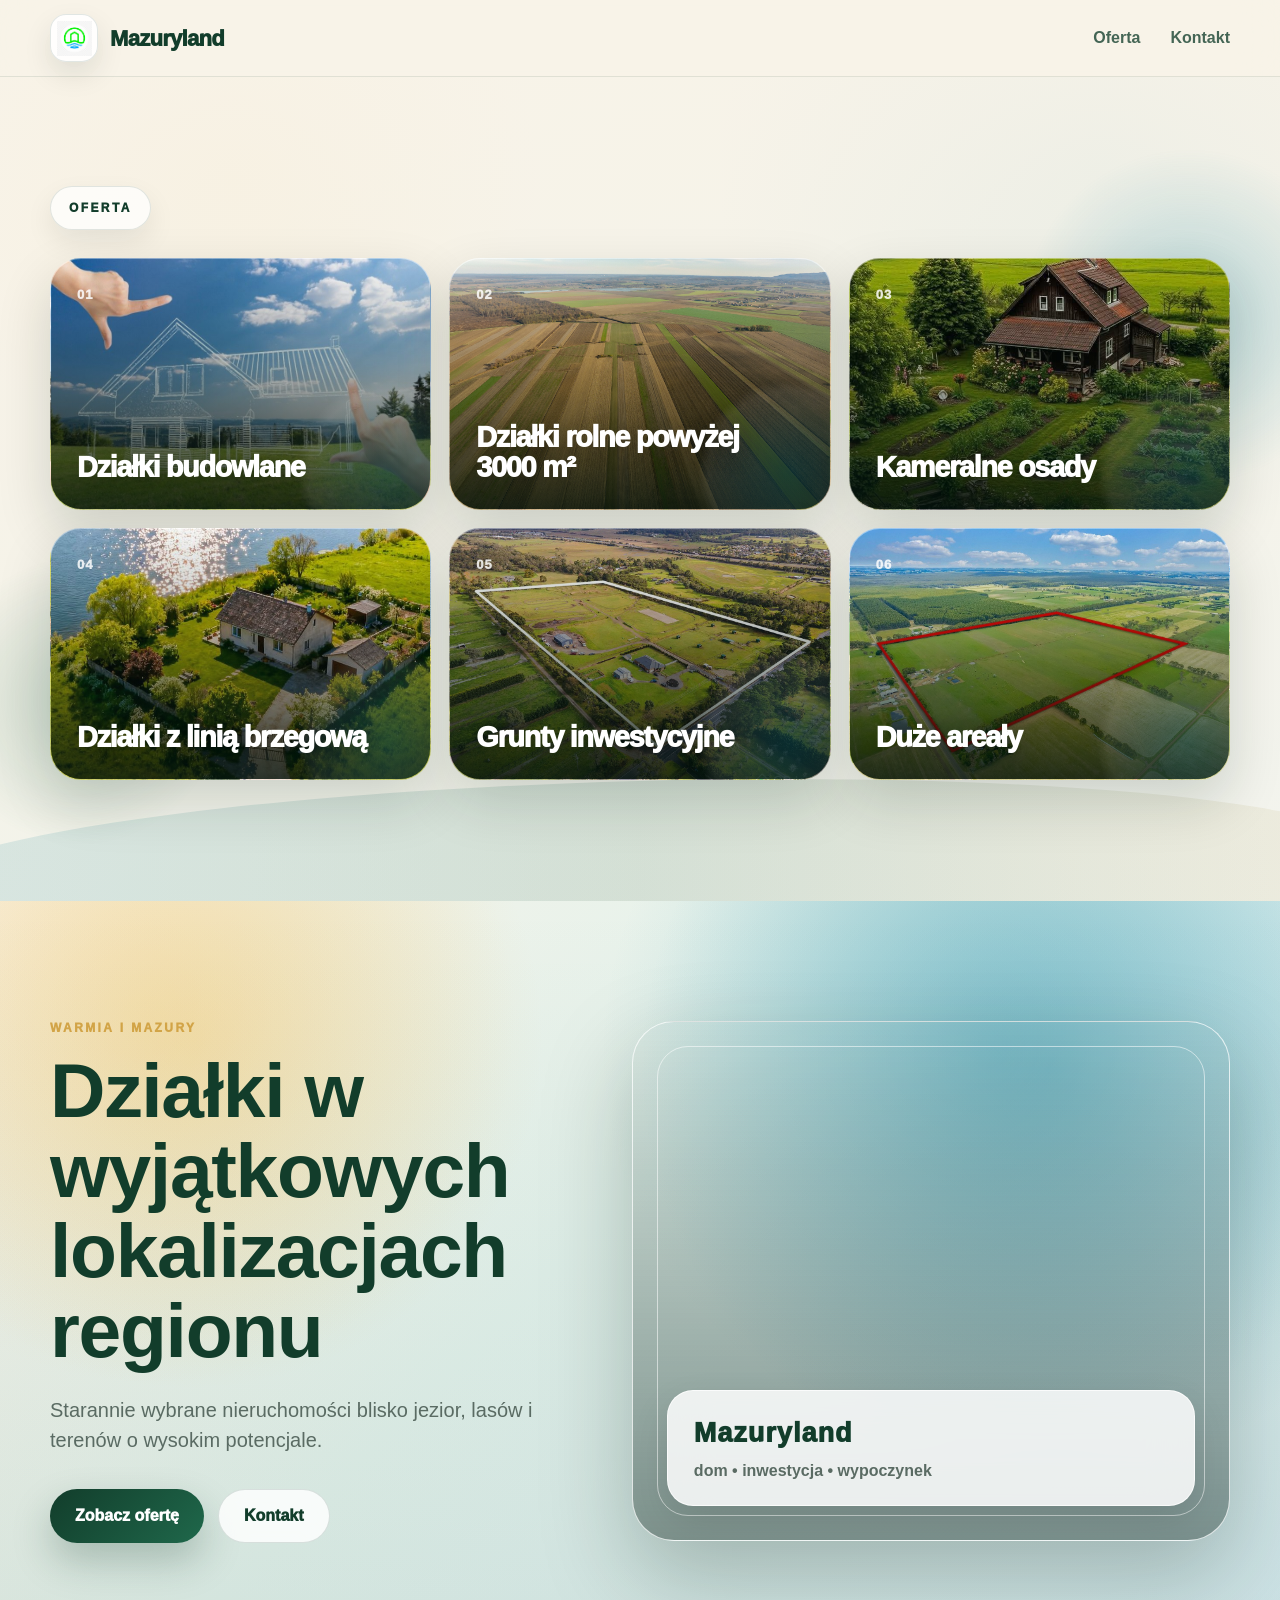
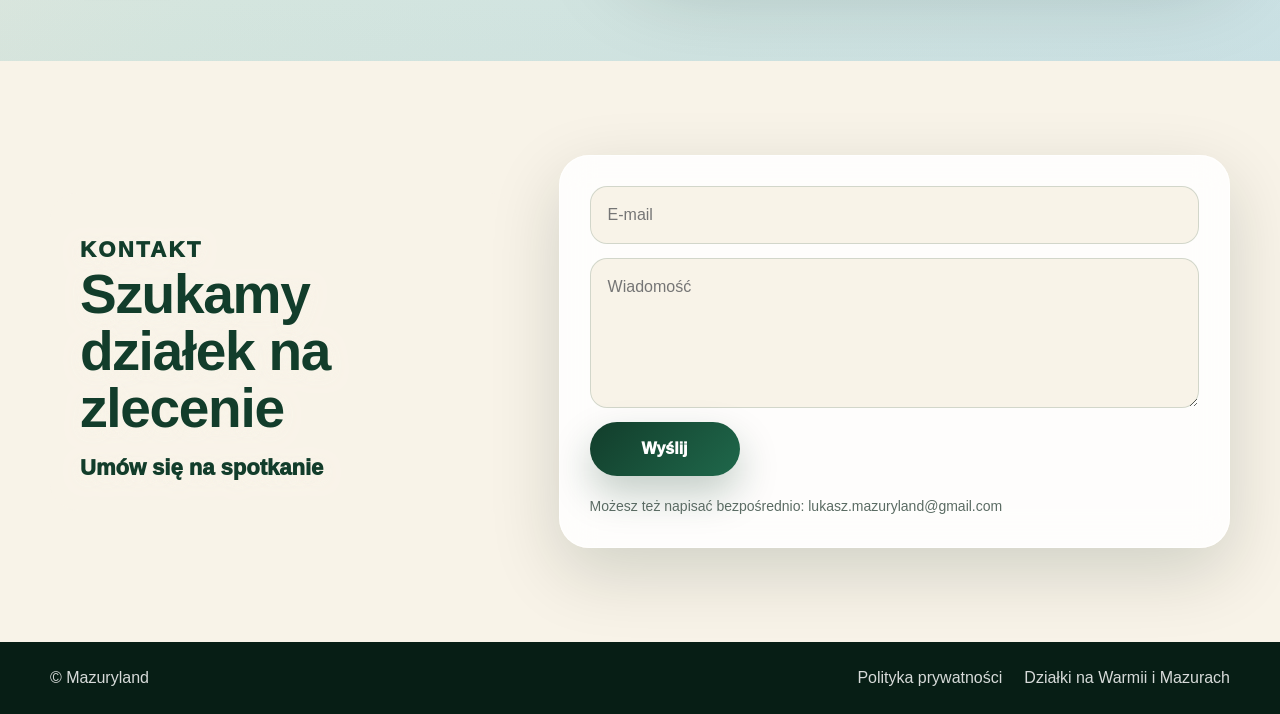
==== index.html @ c68c8b45 "Add files via upload" ====
<!DOCTYPE html>
<html lang="pl">
<head>
  <meta charset="UTF-8" />
  <meta name="viewport" content="width=device-width, initial-scale=1.0" />

  <title>Mazuryland — Działki na Warmii i Mazurach</title>
  <meta
    name="description"
    content="Mazuryland — działki budowlane, rolne, inwestycyjne, z linią brzegową oraz duże areały na Warmii i Mazurach."
  />

  <link rel="stylesheet" href="style.css" />

  <style>
  #kontakt,
  .contact-section {
    position: relative !important;
    overflow: hidden !important;
    isolation: isolate !important;
    background: none !important;
  }

  #kontakt::after,
  .contact-section::after {
    content: "" !important;
    position: absolute !important;
    inset: 0 !important;
    z-index: 0 !important;
    background-image:
      url("images/contact-bg.jpg"),
      url("images/hero.jpg") !important;
    background-size: cover !important;
    background-position: center !important;
    filter: saturate(1.18) contrast(1.08) !important;
  }

  #kontakt::before,
  .contact-section::before {
    content: "" !important;
    position: absolute !important;
    inset: 0 !important;
    z-index: 1 !important;
    background:
      linear-gradient(
        90deg,
        rgba(248, 243, 232, 0.22) 0%,
        rgba(248, 243, 232, 0.06) 42%,
        rgba(248, 243, 232, 0.00) 100%
      ) !important;
    pointer-events: none !important;
  }

  .contact-shade {
    display: none !important;
  }

  .contact-box {
    position: relative !important;
    z-index: 2 !important;
  }

  .contact-heading {
    max-width: 570px !important;
    padding: 26px 30px !important;
    border-radius: 28px !important;
    background: rgba(248, 243, 232, 0.12) !important;
    backdrop-filter: blur(1px) !important;
  }

  .contact-heading h2,
  .contact-heading p,
  .contact-heading .eyebrow {
    text-shadow:
      0 4px 18px rgba(248, 243, 232, 0.95),
      0 2px 8px rgba(248, 243, 232, 0.85) !important;
  }

  .contact-form {
    position: relative !important;
    z-index: 2 !important;
    background: rgba(255, 255, 255, 0.84) !important;
  }
</style>
</head>
<body>

  <header class="header">
    <div class="container header-inner">
      <a href="index.html" class="logo" aria-label="Mazuryland">
        <span class="logo-icon">
          <img src="images/logo.png" alt="Mazuryland" class="logo-img" />
        </span>
        <span class="logo-text">Mazuryland</span>
      </a>

      <nav class="nav" aria-label="Menu główne">
        <a href="#oferta">Oferta</a>
        <a href="#kontakt">Kontakt</a>
      </nav>
    </div>
  </header>

  <main>

    <section id="oferta" class="offer-section offer-landing">
      <div class="offer-ambient offer-ambient-one"></div>
      <div class="offer-ambient offer-ambient-two"></div>
      <div class="offer-waterline"></div>

      <div class="container offer-inner">
        <div class="section-title offer-title">
          <p class="eyebrow">Oferta</p>
        </div>

        <div class="tiles-grid">
          <a href="tereny-pod-zabudowe.html" class="tile tile-budowlane">
            <span class="tile-number">01</span>
            <h3>Działki budowlane</h3>
          </a>

          <a href="dzialki-rolne.html" class="tile tile-rolne">
            <span class="tile-number">02</span>
            <h3>Działki rolne powyżej 3000 m²</h3>
          </a>

          <a href="kameralne-osady.html" class="tile tile-osady">
            <span class="tile-number">03</span>
            <h3>Kameralne osady</h3>
          </a>

          <a href="linia-brzegowa.html" class="tile tile-linia">
            <span class="tile-number">04</span>
            <h3>Działki z linią brzegową</h3>
          </a>

          <a href="grunty-inwestycyjne.html" class="tile tile-inwestycyjne">
            <span class="tile-number">05</span>
            <h3>Grunty inwestycyjne</h3>
          </a>

          <a href="duze-arealy.html" class="tile tile-arealy">
            <span class="tile-number">06</span>
            <h3>Duże areały</h3>
          </a>
        </div>
      </div>
    </section>

    <section class="hero">
      <div class="container hero-inner">
        <div class="hero-content">
          <p class="eyebrow">Warmia i Mazury</p>

          <h1>Działki w wyjątkowych lokalizacjach regionu</h1>

          <p class="hero-text">
            Starannie wybrane nieruchomości blisko jezior, lasów i terenów o wysokim potencjale.
          </p>

          <div class="hero-buttons">
            <a href="#oferta" class="btn btn-primary">Zobacz ofertę</a>
            <a href="#kontakt" class="btn btn-outline">Kontakt</a>
          </div>
        </div>

        <div class="hero-photo" aria-hidden="true">
          <div class="hero-photo-badge">
            <span>Mazuryland</span>
            <p>dom • inwestycja • wypoczynek</p>
          </div>
        </div>
      </div>
    </section>

    <section id="kontakt" class="contact-section">
      <div class="contact-shade"></div>

      <div class="container contact-box">
        <div class="contact-heading">
          <p class="eyebrow">Kontakt</p>
          <h2>Szukamy działek na zlecenie</h2>
          <p>Umów się na spotkanie</p>
        </div>

       <form class="contact-form" action="mailto:MAIL_KLIENTA" method="POST" enctype="text/plain">
  <input
    type="email"
    name="E-mail"
    placeholder="E-mail"
    required
  />

  <textarea
    name="Wiadomość"
    placeholder="Wiadomość"
    required
  ></textarea>

  <button type="submit" class="btn btn-primary">Wyślij</button>

  <p style="font-size: 14px; color: #5a6b63; margin-top: 6px;">
    Możesz też napisać bezpośrednio: lukasz.mazuryland@gmail.com
  </p>
</form>
      </div>
    </section>

  </main>

  <footer class="footer">
    <div class="container footer-inner">
      <p>© Mazuryland</p>

      <div class="footer-links">
        <a href="polityka-prywatnosci.html">Polityka prywatności</a>
        <p>Działki na Warmii i Mazurach</p>
      </div>
    </div>
  </footer>

</body>
</html>
---- style.css ----
:root {
  --green: #123d2b;
  --green-light: #1f684b;
  --deep-green: #071e15;
  --cream: #f8f3e8;
  --sand: #eadfc7;
  --gold: #d2a447;
  --lake: #1688a6;
  --lake-dark: #0b526b;
  --lake-soft: #d9eef3;
  --sun: #f2c35f;
  --text: #102018;
  --muted: #5a6b63;
  --white: #ffffff;
  --border: rgba(18, 61, 43, 0.16);
  --shadow: 0 26px 80px rgba(7, 30, 21, 0.2);
  --shadow-soft: 0 18px 46px rgba(7, 30, 21, 0.13);
  --radius: 30px;
}

* {
  margin: 0;
  padding: 0;
  box-sizing: border-box;
}

html {
  scroll-behavior: smooth;
}

body {
  font-family: Arial, sans-serif;
  background: var(--cream);
  color: var(--text);
  line-height: 1.5;
}

a {
  color: inherit;
  text-decoration: none;
}

button,
input,
textarea {
  font: inherit;
}

.container {
  width: min(1180px, calc(100% - 40px));
  margin: 0 auto;
}

/* HEADER */

.header {
  position: sticky;
  top: 0;
  z-index: 50;
  background: rgba(248, 243, 232, 0.88);
  backdrop-filter: blur(20px);
  border-bottom: 1px solid rgba(18, 61, 43, 0.1);
}

.header-inner {
  min-height: 76px;
  display: flex;
  align-items: center;
  justify-content: space-between;
}

.logo {
  display: inline-flex;
  align-items: center;
  gap: 12px;
}

.logo-icon {
  width: 48px;
  height: 48px;
  border-radius: 16px;
  background: rgba(255, 255, 255, 0.9);
  border: 1px solid rgba(18, 61, 43, 0.12);
  box-shadow: 0 12px 28px rgba(7, 30, 21, 0.1);
  display: grid;
  place-items: center;
  overflow: hidden;
}

.logo-img {
  display: block;
  max-width: 35px;
  max-height: 35px;
  width: auto;
  height: auto;
  object-fit: contain;
}

.logo-text {
  color: var(--green);
  font-size: 22px;
  font-weight: 950;
  letter-spacing: -0.7px;
}

.nav {
  display: flex;
  align-items: center;
  gap: 30px;
  color: var(--green);
  font-weight: 900;
}

.nav a {
  opacity: 0.78;
  transition: 0.22s ease;
}

.nav a:hover {
  opacity: 1;
  color: var(--lake-dark);
}

.eyebrow {
  color: var(--gold);
  text-transform: uppercase;
  letter-spacing: 2.4px;
  font-size: 12px;
  font-weight: 950;
}

h1,
h2,
h3 {
  color: var(--green);
  line-height: 1.04;
  letter-spacing: -1.3px;
}

.btn {
  min-height: 54px;
  padding: 0 25px;
  border-radius: 999px;
  border: none;
  display: inline-flex;
  align-items: center;
  justify-content: center;
  font-weight: 950;
  cursor: pointer;
  transition: 0.24s ease;
}

.btn-primary {
  background: linear-gradient(135deg, var(--green), var(--green-light));
  color: var(--white);
  box-shadow: 0 18px 38px rgba(18, 61, 43, 0.25);
}

.btn-primary:hover {
  transform: translateY(-3px);
  box-shadow: 0 22px 46px rgba(18, 61, 43, 0.32);
}

.btn-outline {
  background: rgba(255, 255, 255, 0.82);
  color: var(--green);
  border: 1px solid rgba(18, 61, 43, 0.14);
  backdrop-filter: blur(12px);
}

.btn-outline:hover {
  transform: translateY(-3px);
  box-shadow: var(--shadow-soft);
}

/* OFFER FIRST */

.offer-section {
  position: relative;
  padding: 78px 0 90px;
  overflow: hidden;
  background:
    linear-gradient(180deg, rgba(248, 243, 232, 0.92), rgba(248, 243, 232, 0.64)),
    radial-gradient(circle at 18% 12%, rgba(242, 195, 95, 0.34), transparent 24%),
    radial-gradient(circle at 86% 12%, rgba(22, 136, 166, 0.34), transparent 29%),
    linear-gradient(135deg, #f8f3e8 0%, #e6f3ef 46%, #e8f5f8 100%);
}

.offer-landing {
  min-height: calc(100vh - 76px);
  display: flex;
  align-items: center;
}

.offer-inner {
  position: relative;
  z-index: 2;
}

.offer-ambient {
  position: absolute;
  border-radius: 999px;
  filter: blur(2px);
  pointer-events: none;
}

.offer-ambient-one {
  width: 360px;
  height: 360px;
  right: -90px;
  top: 60px;
  background: radial-gradient(circle, rgba(22, 136, 166, 0.26), transparent 66%);
}

.offer-ambient-two {
  width: 300px;
  height: 300px;
  left: -70px;
  bottom: 50px;
  background: radial-gradient(circle, rgba(31, 104, 75, 0.21), transparent 68%);
}

.offer-waterline {
  position: absolute;
  left: -8%;
  right: -8%;
  bottom: -70px;
  height: 190px;
  background:
    linear-gradient(90deg, rgba(22, 136, 166, 0.12), rgba(31, 104, 75, 0.14), rgba(210, 164, 71, 0.09));
  border-radius: 50% 50% 0 0;
  transform: rotate(-1.5deg);
  pointer-events: none;
}

.section-title {
  margin-bottom: 28px;
}

.offer-title .eyebrow {
  display: inline-flex;
  padding: 12px 18px;
  border-radius: 999px;
  background: rgba(255, 255, 255, 0.72);
  color: var(--green);
  border: 1px solid rgba(18, 61, 43, 0.12);
  box-shadow: 0 12px 28px rgba(7, 30, 21, 0.08);
}

/* TILES */

.tiles-grid {
  display: grid;
  grid-template-columns: repeat(3, 1fr);
  gap: 18px;
}

.tile {
  min-height: 252px;
  padding: 26px;
  border-radius: 31px;
  border: 1px solid rgba(255, 255, 255, 0.4);
  display: flex;
  flex-direction: column;
  justify-content: space-between;
  transition: 0.28s ease;
  position: relative;
  overflow: hidden;
  background-size: cover;
  background-position: center;
  color: var(--white);
  box-shadow: 0 22px 54px rgba(7, 30, 21, 0.16);
  isolation: isolate;
}

.tile::before {
  content: "";
  position: absolute;
  inset: 0;
  background:
    linear-gradient(
      180deg,
      rgba(5, 20, 14, 0.02) 0%,
      rgba(5, 20, 14, 0.28) 42%,
      rgba(5, 20, 14, 0.84) 100%
    );
  z-index: 1;
  transition: 0.28s ease;
}

.tile::after {
  content: "";
  position: absolute;
  right: -54px;
  bottom: -58px;
  width: 190px;
  height: 190px;
  border-radius: 50%;
  background:
    radial-gradient(circle, rgba(22, 136, 166, 0.22), rgba(255, 255, 255, 0.08) 60%, transparent 68%);
  z-index: 2;
  transition: 0.28s ease;
}

.tile:hover {
  transform: translateY(-8px) scale(1.01);
  box-shadow: 0 34px 86px rgba(7, 30, 21, 0.25);
}

.tile:hover::before {
  background:
    linear-gradient(
      180deg,
      rgba(5, 20, 14, 0.00) 0%,
      rgba(5, 20, 14, 0.22) 36%,
      rgba(5, 20, 14, 0.74) 100%
    );
}

.tile:hover::after {
  transform: scale(1.2);
}

.tile-number {
  color: rgba(255, 255, 255, 0.84);
  font-weight: 950;
  font-size: 13px;
  letter-spacing: 1px;
  position: relative;
  z-index: 3;
}

.tile h3 {
  max-width: 330px;
  font-size: clamp(24px, 2.25vw, 33px);
  position: relative;
  z-index: 3;
  color: var(--white);
  font-weight: 950;
  text-shadow: 0 6px 22px rgba(0, 0, 0, 0.22);
}

.tile-budowlane {
  background-image: url("images/budowlane.jpg");
}

.tile-rolne {
  background-image: url("images/rolne.jpg");
}

.tile-osady {
  background-image: url("images/osady.jpg");
}

.tile-linia {
  background-image: url("images/linia-brzegowa.jpg");
}

.tile-inwestycyjne {
  background-image: url("images/inwestycyjne.jpg");
}

.tile-arealy {
  background-image: url("images/arealy.jpg");
}

/* HERO / BRAND SECTION */

.hero {
  position: relative;
  min-height: 760px;
  display: flex;
  align-items: center;
  padding: 86px 0;
  overflow: hidden;
  background:
    radial-gradient(circle at 15% 18%, rgba(242, 195, 95, 0.34), transparent 28%),
    radial-gradient(circle at 82% 22%, rgba(22, 136, 166, 0.32), transparent 34%),
    linear-gradient(135deg, #f8f3e8 0%, #e3f2ec 45%, #d9eef3 100%);
}

.hero::before {
  content: "";
  position: absolute;
  inset: 0;
  background:
    radial-gradient(circle at 12% 16%, rgba(242, 195, 95, 0.24), transparent 28%),
    radial-gradient(circle at 78% 20%, rgba(22, 136, 166, 0.28), transparent 34%),
    linear-gradient(180deg, transparent 0%, rgba(18, 61, 43, 0.08) 100%);
  pointer-events: none;
}

.hero-inner {
  position: relative;
  z-index: 2;
  display: grid;
  grid-template-columns: 0.93fr 1.07fr;
  align-items: center;
  gap: 62px;
}

.hero h1 {
  margin-top: 14px;
  font-size: clamp(48px, 6vw, 78px);
  max-width: 760px;
}

.hero-text {
  margin-top: 24px;
  max-width: 620px;
  font-size: 20px;
  color: var(--muted);
}

.hero-buttons {
  margin-top: 34px;
  display: flex;
  gap: 14px;
  flex-wrap: wrap;
}

.hero-photo {
  position: relative;
  min-height: 520px;
  border-radius: 42px;
  overflow: hidden;
  background:
    linear-gradient(180deg, rgba(7, 30, 21, 0.04), rgba(7, 30, 21, 0.42)),
    url("images/hero.jpg");
  background-size: cover;
  background-position: center;
  box-shadow: 0 34px 90px rgba(7, 30, 21, 0.25);
  border: 1px solid rgba(255, 255, 255, 0.74);
}

.hero-photo::before {
  content: "";
  position: absolute;
  inset: 24px;
  border: 1px solid rgba(255, 255, 255, 0.54);
  border-radius: 31px;
  z-index: 1;
  pointer-events: none;
}

.hero-photo-badge {
  position: absolute;
  left: 34px;
  bottom: 34px;
  right: 34px;
  min-height: 92px;
  padding: 22px 26px;
  border-radius: 26px;
  background: rgba(255, 255, 255, 0.84);
  backdrop-filter: blur(20px);
  border: 1px solid rgba(255, 255, 255, 0.74);
  box-shadow: 0 16px 38px rgba(0, 0, 0, 0.11);
  z-index: 2;
}

.hero-photo-badge span {
  display: block;
  font-size: 27px;
  font-weight: 950;
  letter-spacing: 1px;
  color: var(--green);
}

.hero-photo-badge p {
  margin-top: 6px;
  color: var(--muted);
  font-weight: 900;
}

/* CATEGORY PAGES */

.category-page {
  background: var(--cream);
}

.category-hero {
  padding: 62px 0 28px;
  background:
    radial-gradient(circle at 15% 20%, rgba(242, 195, 95, 0.18), transparent 30%),
    radial-gradient(circle at 85% 20%, rgba(22, 136, 166, 0.17), transparent 30%),
    var(--cream);
}

.category-hero-inner {
  display: grid;
  grid-template-columns: 0.85fr 1.15fr;
  gap: 46px;
  align-items: end;
}

.category-hero h1 {
  margin-top: 14px;
  font-size: clamp(42px, 5vw, 68px);
}

.category-hero p {
  color: var(--muted);
  font-size: 18px;
}

.category-section {
  padding: 40px 0 82px;
}

.category-top {
  margin-bottom: 26px;
  display: flex;
  justify-content: space-between;
  gap: 28px;
  align-items: end;
}

.category-top h2 {
  font-size: clamp(32px, 3.4vw, 48px);
}

.category-top p {
  max-width: 440px;
  color: var(--muted);
}

.plots-grid {
  display: grid;
  grid-template-columns: repeat(3, 1fr);
  gap: 18px;
}

.plot-card {
  background: rgba(255, 255, 255, 0.91);
  border: 1px solid rgba(18, 61, 43, 0.12);
  border-radius: var(--radius);
  overflow: hidden;
  box-shadow: var(--shadow-soft);
  transition: 0.25s ease;
}

.plot-card:hover {
  transform: translateY(-5px);
  box-shadow: var(--shadow);
}

.plot-image {
  position: relative;
  min-height: 218px;
  background:
    linear-gradient(135deg, rgba(18, 61, 43, 0.28), rgba(210, 164, 71, 0.16)),
    url("images/hero.jpg");
  background-size: cover;
  background-position: center;
}

.plot-image::before {
  content: "";
  position: absolute;
  inset: 0;
  background:
    linear-gradient(
      180deg,
      rgba(7, 30, 21, 0.04),
      rgba(7, 30, 21, 0.46)
    );
}

.plot-status {
  position: absolute;
  left: 18px;
  top: 18px;
  z-index: 2;
  padding: 8px 12px;
  border-radius: 999px;
  background: rgba(255, 255, 255, 0.9);
  color: var(--green);
  font-size: 12px;
  font-weight: 950;
  letter-spacing: 0.4px;
  text-transform: uppercase;
  backdrop-filter: blur(12px);
}

.plot-content {
  padding: 24px;
}

.plot-content h3 {
  font-size: 25px;
  margin-bottom: 12px;
}

.plot-meta {
  display: grid;
  gap: 8px;
  margin-bottom: 16px;
  color: var(--muted);
  font-weight: 700;
}

.plot-meta span strong {
  color: var(--green);
}

.plot-description {
  color: var(--muted);
  margin-bottom: 22px;
}

.plot-card .btn {
  min-height: 48px;
  padding: 0 20px;
}

.plot-empty {
  border-style: dashed;
  background: rgba(248, 243, 232, 0.78);
}

.category-cta {
  margin-top: 34px;
  padding: 30px;
  border-radius: var(--radius);
  background: linear-gradient(135deg, var(--sand), #f1e7d2);
  border: 1px solid rgba(18, 61, 43, 0.12);
  display: flex;
  align-items: center;
  justify-content: space-between;
  gap: 28px;
}

.category-cta h2 {
  font-size: clamp(28px, 3vw, 42px);
}

.category-cta p {
  margin-top: 10px;
  color: var(--muted);
  max-width: 620px;
}

/* PROPERTY DETAIL PAGES */

.property-page {
  background: var(--cream);
}

.property-hero {
  padding: 58px 0 30px;
  background:
    radial-gradient(circle at 15% 20%, rgba(242, 195, 95, 0.16), transparent 30%),
    radial-gradient(circle at 85% 20%, rgba(22, 136, 166, 0.16), transparent 30%),
    var(--cream);
}

.property-hero-inner {
  display: grid;
  grid-template-columns: 0.92fr 1.08fr;
  gap: 48px;
  align-items: end;
}

.property-hero h1 {
  margin-top: 14px;
  font-size: clamp(42px, 5vw, 66px);
}

.property-hero p {
  color: var(--muted);
  font-size: 18px;
  max-width: 660px;
}

.property-main {
  padding: 34px 0 86px;
}

.property-detail-layout {
  display: grid;
  grid-template-columns: 1fr 0.95fr;
  gap: 34px;
  align-items: start;
}

.property-main-photo {
  min-height: 470px;
  border-radius: 34px;
  background-size: cover;
  background-position: center;
  box-shadow: var(--shadow);
  border: 1px solid rgba(255, 255, 255, 0.7);
}

.property-thumbs {
  margin-top: 14px;
  display: grid;
  grid-template-columns: repeat(4, 1fr);
  gap: 10px;
}

.property-thumb {
  min-height: 108px;
  border-radius: 18px;
  background-size: cover;
  background-position: center;
  border: 1px solid rgba(255, 255, 255, 0.64);
  box-shadow: 0 10px 24px rgba(7, 30, 21, 0.1);
}

.property-info-panel {
  background: rgba(255, 255, 255, 0.92);
  border: 1px solid rgba(18, 61, 43, 0.12);
  border-radius: var(--radius);
  box-shadow: var(--shadow-soft);
  padding: 34px;
}

.property-info-panel h2 {
  font-size: clamp(30px, 3vw, 44px);
  margin-bottom: 20px;
}

.property-points {
  display: grid;
  gap: 13px;
  list-style: none;
}

.property-points li {
  position: relative;
  padding-left: 34px;
  color: var(--muted);
  font-size: 17px;
  font-weight: 700;
}

.property-points li::before {
  content: "✓";
  position: absolute;
  left: 0;
  top: -1px;
  width: 22px;
  height: 22px;
  border-radius: 7px;
  background: rgba(22, 136, 166, 0.18);
  color: var(--green);
  display: grid;
  place-items: center;
  font-weight: 950;
  font-size: 14px;
}

.property-note {
  margin-top: 24px;
  padding: 18px;
  border-radius: 18px;
  background: var(--cream);
  border: 1px solid rgba(18, 61, 43, 0.1);
  color: var(--muted);
  font-weight: 700;
}

.property-cta {
  margin-top: 34px;
  padding: 30px;
  border-radius: var(--radius);
  background: linear-gradient(135deg, var(--sand), #f1e7d2);
  border: 1px solid rgba(18, 61, 43, 0.12);
  display: flex;
  align-items: center;
  justify-content: space-between;
  gap: 28px;
}

.property-cta h2 {
  font-size: clamp(28px, 3vw, 42px);
}

.property-cta p {
  margin-top: 10px;
  color: var(--muted);
  max-width: 620px;
}

/* CONTACT */

.contact-section {
  position: relative;
  padding: 94px 0;
  overflow: hidden;
  background:
    linear-gradient(90deg, rgba(248, 243, 232, 0.92) 0%, rgba(248, 243, 232, 0.78) 48%, rgba(248, 243, 232, 0.62) 100%),
    url("images/contact-bg.jpg"),
    url("images/hero.jpg");
  background-size: cover;
  background-position: center;
}

.contact-shade {
  position: absolute;
  inset: 0;
  background:
    radial-gradient(circle at 17% 25%, rgba(242, 195, 95, 0.22), transparent 28%),
    radial-gradient(circle at 84% 26%, rgba(22, 136, 166, 0.23), transparent 30%);
  pointer-events: none;
}

.contact-box {
  position: relative;
  z-index: 2;
  display: grid;
  grid-template-columns: 0.82fr 1.18fr;
  gap: 42px;
  align-items: center;
}

.contact-heading h2 {
  font-size: clamp(36px, 4.3vw, 58px);
}

.contact-heading p {
  margin-top: 14px;
  font-size: 22px;
  color: var(--green);
  font-weight: 950;
}

.contact-form {
  background: rgba(255, 255, 255, 0.9);
  backdrop-filter: blur(16px);
  padding: 30px;
  border-radius: 30px;
  border: 1px solid rgba(255, 255, 255, 0.76);
  box-shadow: 0 24px 70px rgba(7, 30, 21, 0.16);
  display: grid;
  gap: 14px;
}

input,
textarea {
  width: 100%;
  border: 1px solid var(--border);
  background: var(--cream);
  color: var(--text);
  border-radius: 17px;
  padding: 16px 17px;
  outline: none;
}

textarea {
  min-height: 150px;
  resize: vertical;
}

input:focus,
textarea:focus {
  border-color: var(--gold);
  box-shadow: 0 0 0 4px rgba(210, 164, 71, 0.13);
}

.contact-form .btn {
  width: fit-content;
  min-width: 150px;
}

/* FOOTER */

.footer {
  background: var(--deep-green);
  color: rgba(255, 255, 255, 0.84);
  padding: 24px 0;
}

.footer-inner {
  display: flex;
  justify-content: space-between;
  gap: 20px;
}

.footer-links {
  display: flex;
  align-items: center;
  gap: 22px;
}

.footer-links a {
  color: rgba(255, 255, 255, 0.84);
  transition: 0.2s ease;
}

.footer-links a:hover {
  color: #ffffff;
}

/* PRIVACY POLICY */

.policy-page {
  background: var(--cream);
}

.policy-hero {
  padding: 90px 0 40px;
  background:
    radial-gradient(circle at 15% 20%, rgba(242, 195, 95, 0.16), transparent 30%),
    radial-gradient(circle at 85% 20%, rgba(22, 136, 166, 0.14), transparent 30%),
    var(--cream);
}

.policy-hero h1 {
  margin-top: 14px;
  font-size: clamp(42px, 5vw, 72px);
}

.policy-hero p {
  max-width: 760px;
  margin-top: 20px;
  font-size: 19px;
  color: var(--muted);
}

.policy-content {
  padding: 40px 0 90px;
}

.policy-box {
  background: rgba(255, 255, 255, 0.9);
  border: 1px solid rgba(18, 61, 43, 0.12);
  border-radius: var(--radius);
  box-shadow: var(--shadow);
  padding: 48px;
}

.policy-box h2 {
  margin-top: 34px;
  margin-bottom: 12px;
  font-size: 26px;
}

.policy-box h2:first-child {
  margin-top: 0;
}

.policy-box p {
  color: var(--muted);
  margin-bottom: 14px;
}

.policy-box strong {
  color: var(--green);
}

.policy-box ul {
  margin: 10px 0 22px 22px;
  color: var(--muted);
}

.policy-box li {
  margin-bottom: 8px;
}

.policy-date {
  margin-top: 34px;
  font-weight: 800;
}

.policy-back {
  margin-top: 18px;
}

/* RESPONSIVE */

@media (max-width: 980px) {
  .offer-landing,
  .hero {
    min-height: auto;
  }

  .hero-inner,
  .contact-box,
  .category-hero-inner,
  .property-hero-inner,
  .property-detail-layout {
    grid-template-columns: 1fr;
  }

  .hero-photo {
    min-height: 420px;
  }

  .tiles-grid,
  .plots-grid {
    grid-template-columns: repeat(2, 1fr);
  }

  .category-top,
  .category-cta,
  .property-cta {
    display: block;
  }

  .category-cta .btn,
  .property-cta .btn {
    margin-top: 22px;
  }
}

@media (max-width: 680px) {
  .container {
    width: min(100% - 28px, 1180px);
  }

  .header-inner {
    min-height: 68px;
  }

  .logo-text {
    font-size: 19px;
  }

  .nav {
    display: none;
  }

  .offer-section,
  .hero,
  .contact-section {
    padding: 56px 0;
  }

  .hero h1 {
    font-size: 42px;
  }

  .hero-text {
    font-size: 18px;
  }

  .tiles-grid,
  .plots-grid {
    grid-template-columns: 1fr;
  }

  .tile {
    min-height: 198px;
  }

  .footer-inner {
    flex-direction: column;
  }

  .footer-links {
    flex-direction: column;
    align-items: flex-start;
    gap: 8px;
  }

  .policy-hero,
  .category-hero,
  .property-hero {
    padding: 56px 0 28px;
  }

  .policy-content,
  .category-section,
  .property-main {
    padding: 28px 0 56px;
  }

  .policy-box {
    padding: 26px;
  }

  .policy-box h2 {
    font-size: 22px;
  }

  .plot-image {
    min-height: 190px;
  }

  .property-main-photo {
    min-height: 320px;
  }

  .property-thumbs {
    grid-template-columns: repeat(2, 1fr);
  }
}

/* AUTOMATYCZNE OFERTY Z ARKUSZA */

#offers-list {
  display: grid;
  grid-template-columns: repeat(3, minmax(0, 1fr));
  gap: 28px;
  margin-top: 32px;
}

.auto-offer-card {
  background: #ffffff;
  border-radius: 26px;
  overflow: hidden;
  box-shadow: 0 18px 50px rgba(31, 54, 45, 0.12);
  border: 1px solid rgba(31, 54, 45, 0.08);
}

.auto-offer-image {
  display: block;
  height: 230px;
  overflow: hidden;
  background: #d9eef3;
}

.auto-offer-image img {
  width: 100%;
  height: 100%;
  object-fit: cover;
  display: block;
  transition: transform 0.35s ease;
}

.auto-offer-card:hover .auto-offer-image img {
  transform: scale(1.06);
}

.auto-offer-content {
  padding: 24px;
}

.auto-offer-top {
  display: flex;
  justify-content: space-between;
  gap: 12px;
  margin-bottom: 14px;
  font-size: 13px;
  color: #547066;
}

.auto-offer-top strong {
  color: #1f6f55;
}

.auto-offer-content h3 {
  margin: 0 0 10px;
  font-size: 24px;
  line-height: 1.15;
  color: #19382d;
}

.auto-offer-location {
  margin: 0 0 16px;
  color: #5d6f68;
}

.auto-offer-details {
  display: flex;
  flex-wrap: wrap;
  gap: 10px;
  margin-bottom: 22px;
}

.auto-offer-details span {
  padding: 8px 12px;
  border-radius: 999px;
  background: #edf5ef;
  color: #21483a;
  font-size: 14px;
}

.auto-offer-link {
  display: inline-flex;
  align-items: center;
  justify-content: center;
  min-height: 46px;
  padding: 0 18px;
  border-radius: 999px;
  background: #1f6f55;
  color: #ffffff;
  text-decoration: none;
  font-weight: 800;
}

.auto-offer-empty {
  padding: 28px;
  background: #ffffff;
  border-radius: 20px;
  color: #5d6f68;
}

/* STRONA SZCZEGÓŁÓW OFERTY AUTOMATYCZNEJ */

.offer-detail-section {
  padding: 90px 0;
  background: #f7f2e8;
}

.offer-detail-grid {
  display: grid;
  grid-template-columns: 1.15fr 0.85fr;
  gap: 40px;
  align-items: start;
}

.offer-detail-photo {
  border-radius: 32px;
  overflow: hidden;
  box-shadow: 0 22px 60px rgba(31, 54, 45, 0.18);
}

.offer-detail-photo img {
  width: 100%;
  height: 620px;
  object-fit: cover;
  display: block;
}

.offer-detail-panel {
  background: #ffffff;
  border-radius: 32px;
  padding: 36px;
  box-shadow: 0 18px 50px rgba(31, 54, 45, 0.12);
}

.offer-detail-category {
  color: #1f6f55;
  font-weight: 800;
  text-transform: uppercase;
  letter-spacing: 0.08em;
  font-size: 13px;
}

.offer-detail-panel h1 {
  margin: 14px 0 22px;
  color: #19382d;
  font-size: 42px;
  line-height: 1.08;
}

.offer-detail-panel h2 {
  margin: 28px 0 14px;
  color: #19382d;
}

.offer-detail-meta,
.offer-detail-points {
  padding-left: 20px;
  color: #40554d;
}

.offer-detail-meta li,
.offer-detail-points li {
  margin-bottom: 10px;
}

@media (max-width: 900px) {
  #offers-list {
    grid-template-columns: 1fr;
  }

  .offer-detail-grid {
    grid-template-columns: 1fr;
  }

  .offer-detail-photo img {
    height: 380px;
  }

  .offer-detail-panel h1 {
    font-size: 32px;
  }
}
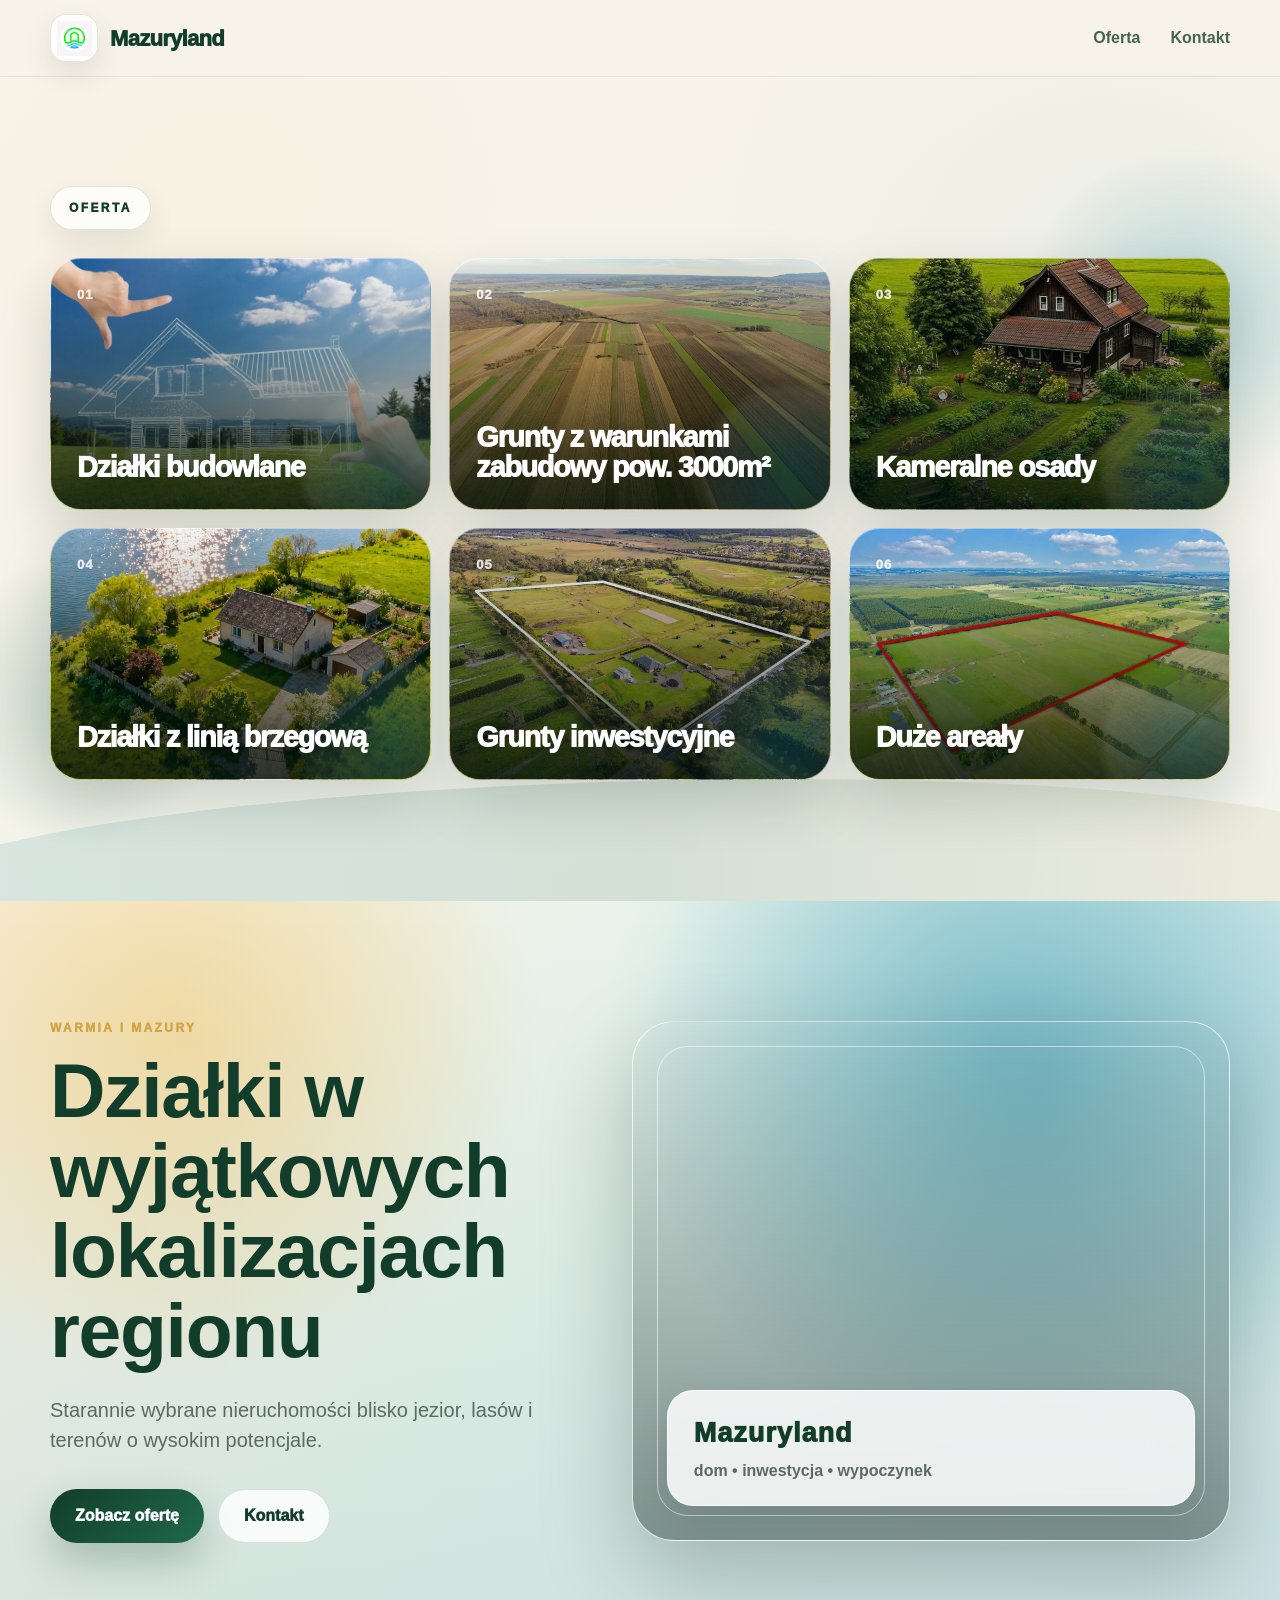
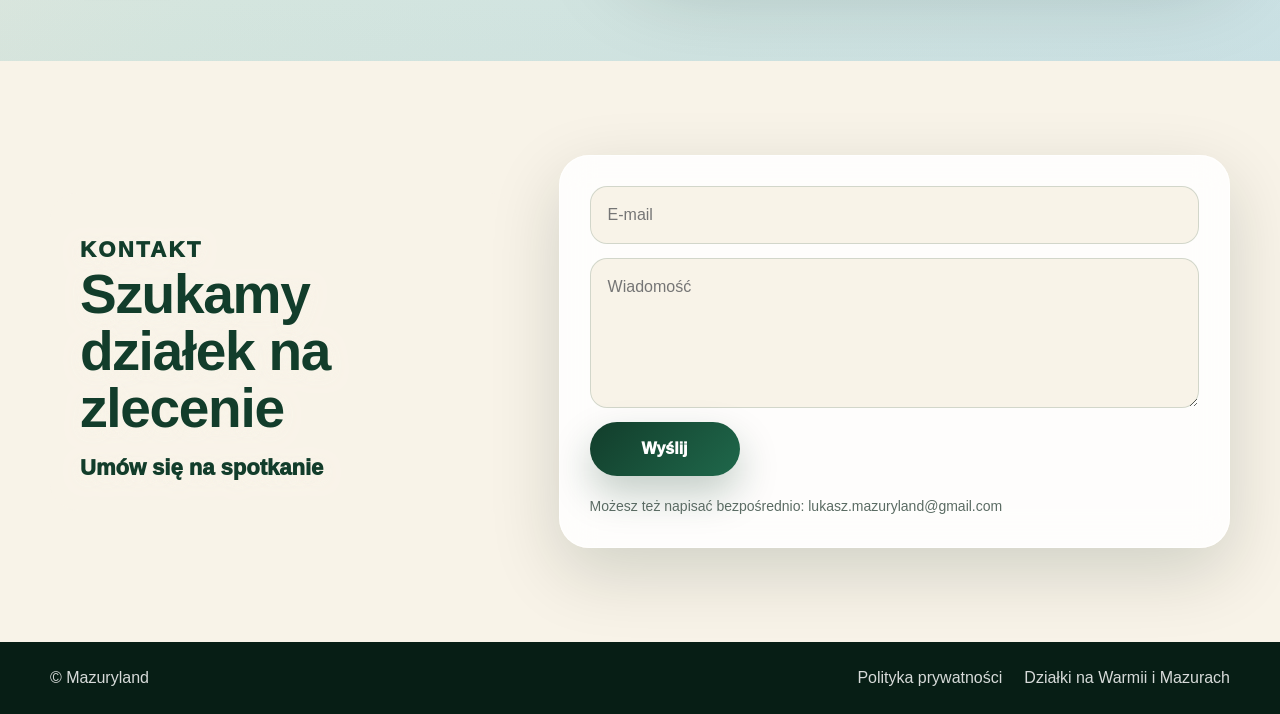
==== commit 487fefb2: "ostatnie szlify" ====
--- a/index.html
+++ b/index.html
@@ -13,75 +13,75 @@
   <link rel="stylesheet" href="style.css" />
 
   <style>
-  #kontakt,
-  .contact-section {
-    position: relative !important;
-    overflow: hidden !important;
-    isolation: isolate !important;
-    background: none !important;
-  }
-
-  #kontakt::after,
-  .contact-section::after {
-    content: "" !important;
-    position: absolute !important;
-    inset: 0 !important;
-    z-index: 0 !important;
-    background-image:
-      url("images/contact-bg.jpg"),
-      url("images/hero.jpg") !important;
-    background-size: cover !important;
-    background-position: center !important;
-    filter: saturate(1.18) contrast(1.08) !important;
-  }
-
-  #kontakt::before,
-  .contact-section::before {
-    content: "" !important;
-    position: absolute !important;
-    inset: 0 !important;
-    z-index: 1 !important;
-    background:
-      linear-gradient(
-        90deg,
-        rgba(248, 243, 232, 0.22) 0%,
-        rgba(248, 243, 232, 0.06) 42%,
-        rgba(248, 243, 232, 0.00) 100%
-      ) !important;
-    pointer-events: none !important;
-  }
-
-  .contact-shade {
-    display: none !important;
-  }
-
-  .contact-box {
-    position: relative !important;
-    z-index: 2 !important;
-  }
-
-  .contact-heading {
-    max-width: 570px !important;
-    padding: 26px 30px !important;
-    border-radius: 28px !important;
-    background: rgba(248, 243, 232, 0.12) !important;
-    backdrop-filter: blur(1px) !important;
-  }
-
-  .contact-heading h2,
-  .contact-heading p,
-  .contact-heading .eyebrow {
-    text-shadow:
-      0 4px 18px rgba(248, 243, 232, 0.95),
-      0 2px 8px rgba(248, 243, 232, 0.85) !important;
-  }
-
-  .contact-form {
-    position: relative !important;
-    z-index: 2 !important;
-    background: rgba(255, 255, 255, 0.84) !important;
-  }
-</style>
+    #kontakt,
+    .contact-section {
+      position: relative !important;
+      overflow: hidden !important;
+      isolation: isolate !important;
+      background: none !important;
+    }
+
+    #kontakt::after,
+    .contact-section::after {
+      content: "" !important;
+      position: absolute !important;
+      inset: 0 !important;
+      z-index: 0 !important;
+      background-image:
+        url("images/contact-bg.jpg"),
+        url("images/hero.jpg") !important;
+      background-size: cover !important;
+      background-position: center !important;
+      filter: saturate(1.18) contrast(1.08) !important;
+    }
+
+    #kontakt::before,
+    .contact-section::before {
+      content: "" !important;
+      position: absolute !important;
+      inset: 0 !important;
+      z-index: 1 !important;
+      background:
+        linear-gradient(
+          90deg,
+          rgba(248, 243, 232, 0.22) 0%,
+          rgba(248, 243, 232, 0.06) 42%,
+          rgba(248, 243, 232, 0.00) 100%
+        ) !important;
+      pointer-events: none !important;
+    }
+
+    .contact-shade {
+      display: none !important;
+    }
+
+    .contact-box {
+      position: relative !important;
+      z-index: 2 !important;
+    }
+
+    .contact-heading {
+      max-width: 570px !important;
+      padding: 26px 30px !important;
+      border-radius: 28px !important;
+      background: rgba(248, 243, 232, 0.12) !important;
+      backdrop-filter: blur(1px) !important;
+    }
+
+    .contact-heading h2,
+    .contact-heading p,
+    .contact-heading .eyebrow {
+      text-shadow:
+        0 4px 18px rgba(248, 243, 232, 0.95),
+        0 2px 8px rgba(248, 243, 232, 0.85) !important;
+    }
+
+    .contact-form {
+      position: relative !important;
+      z-index: 2 !important;
+      background: rgba(255, 255, 255, 0.84) !important;
+    }
+  </style>
 </head>
 <body>
 
@@ -121,7 +121,7 @@
 
           <a href="dzialki-rolne.html" class="tile tile-rolne">
             <span class="tile-number">02</span>
-            <h3>Działki rolne powyżej 3000 m²</h3>
+            <h3>Grunty z warunkami zabudowy pow. 3000m²</h3>
           </a>
 
           <a href="kameralne-osady.html" class="tile tile-osady">
@@ -183,26 +183,32 @@
           <p>Umów się na spotkanie</p>
         </div>
 
-       <form class="contact-form" action="mailto:MAIL_KLIENTA" method="POST" enctype="text/plain">
-  <input
-    type="email"
-    name="E-mail"
-    placeholder="E-mail"
-    required
-  />
-
-  <textarea
-    name="Wiadomość"
-    placeholder="Wiadomość"
-    required
-  ></textarea>
-
-  <button type="submit" class="btn btn-primary">Wyślij</button>
-
-  <p style="font-size: 14px; color: #5a6b63; margin-top: 6px;">
-    Możesz też napisać bezpośrednio: lukasz.mazuryland@gmail.com
-  </p>
-</form>
+        <form class="contact-form" action="https://formspree.io/f/xjgnybpp" method="POST">
+          <input
+            type="email"
+            name="email"
+            placeholder="E-mail"
+            required
+          />
+
+          <textarea
+            name="message"
+            placeholder="Wiadomość"
+            required
+          ></textarea>
+
+          <input
+            type="hidden"
+            name="_subject"
+            value="Nowa wiadomość ze strony Mazuryland"
+          />
+
+          <button type="submit" class="btn btn-primary">Wyślij</button>
+
+          <p style="font-size: 14px; color: #5a6b63; margin-top: 6px;">
+            Możesz też napisać bezpośrednio: lukasz.mazuryland@gmail.com
+          </p>
+        </form>
       </div>
     </section>
 
@@ -220,4 +226,4 @@
   </footer>
 
 </body>
-</html>
+</html>
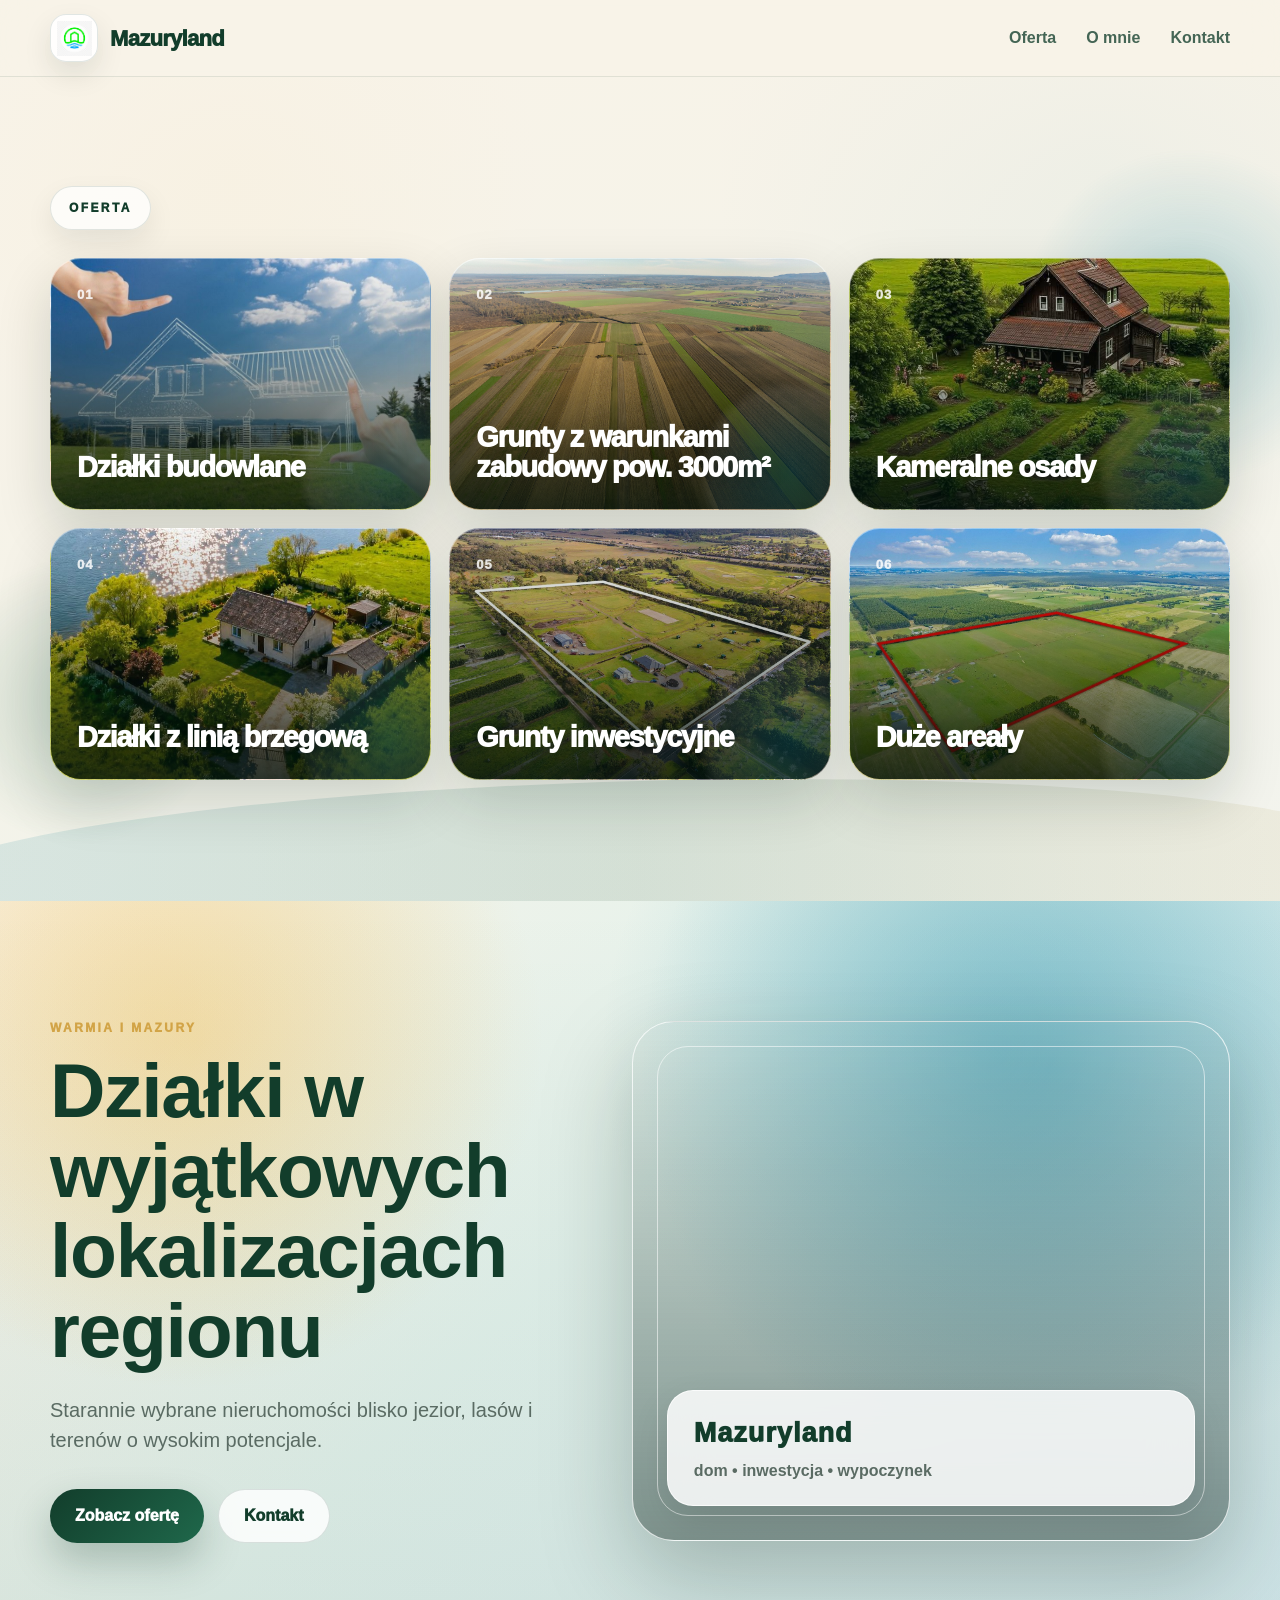
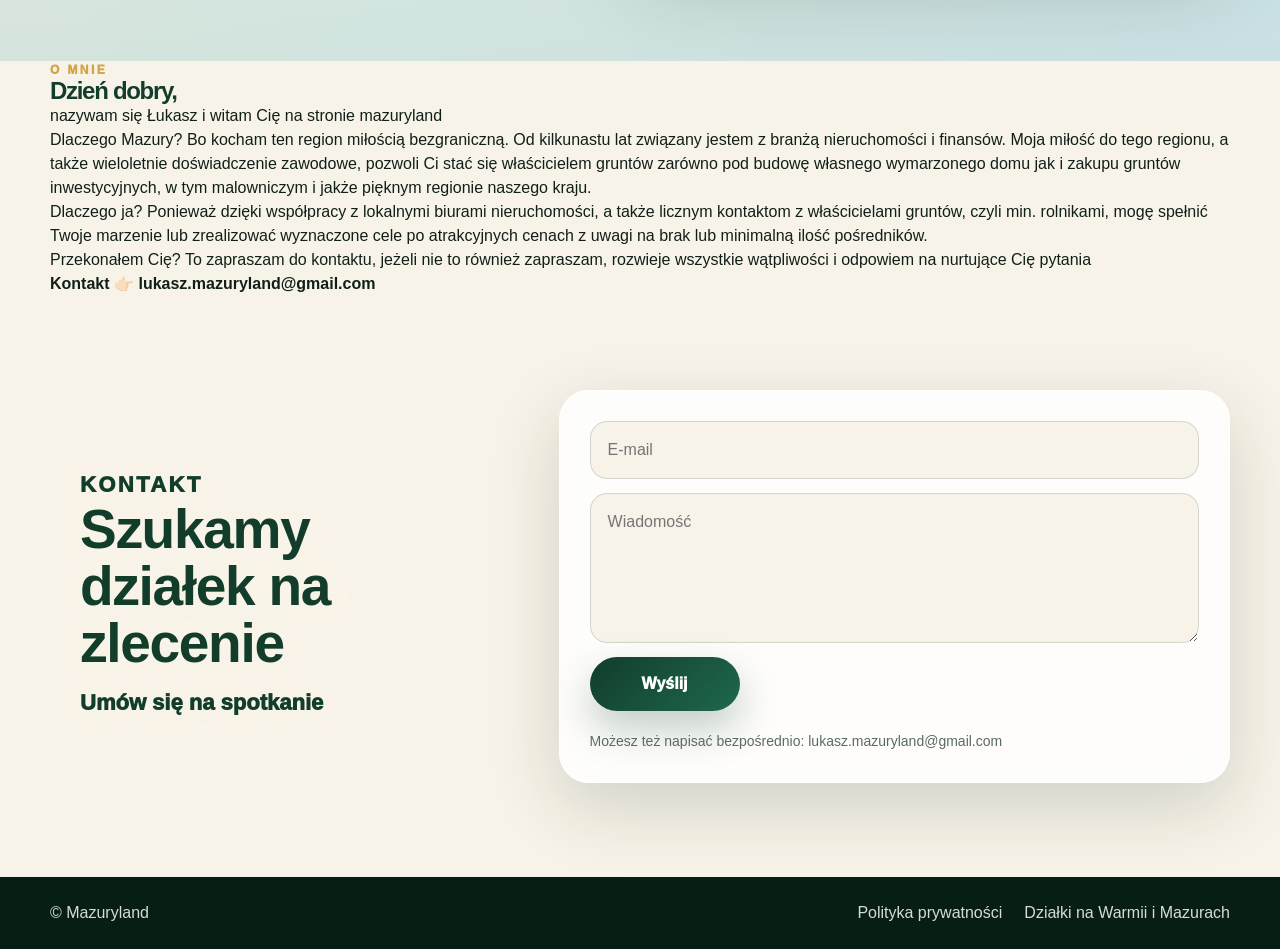
==== commit 1b93d1ef: "dodane bio" ====
--- a/index.html
+++ b/index.html
@@ -96,6 +96,7 @@
 
       <nav class="nav" aria-label="Menu główne">
         <a href="#oferta">Oferta</a>
+        <a href="#onas">O mnie</a>
         <a href="#kontakt">Kontakt</a>
       </nav>
     </div>
@@ -169,6 +170,32 @@
             <span>Mazuryland</span>
             <p>dom • inwestycja • wypoczynek</p>
           </div>
+        </div>
+      </div>
+    </section>
+
+    <section id="onas" class="about-section">
+      <div class="container about-inner">
+        <div class="about-content">
+          <p class="eyebrow">O mnie</p>
+
+          <h2>Dzień dobry,</h2>
+
+          <p>nazywam się Łukasz i witam Cię na stronie mazuryland</p>
+
+          <p>
+            Dlaczego Mazury? Bo kocham ten region miłością bezgraniczną. Od kilkunastu lat związany jestem z branżą nieruchomości i finansów. Moja miłość do tego regionu, a także wieloletnie doświadczenie zawodowe, pozwoli Ci stać się właścicielem gruntów zarówno pod budowę własnego wymarzonego domu jak i zakupu gruntów inwestycyjnych, w tym malowniczym i jakże pięknym regionie naszego kraju.
+          </p>
+
+          <p>
+            Dlaczego ja? Ponieważ dzięki współpracy z lokalnymi biurami nieruchomości, a także licznym kontaktom z właścicielami gruntów, czyli min. rolnikami, mogę spełnić Twoje marzenie lub zrealizować wyznaczone cele po atrakcyjnych cenach z uwagi na brak lub minimalną ilość pośredników.
+          </p>
+
+          <p>
+            Przekonałem Cię? To zapraszam do kontaktu, jeżeli nie to również zapraszam, rozwieje wszystkie wątpliwości i odpowiem na nurtujące Cię pytania
+          </p>
+
+          <p><strong>Kontakt 👉🏻 lukasz.mazuryland@gmail.com</strong></p>
         </div>
       </div>
     </section>
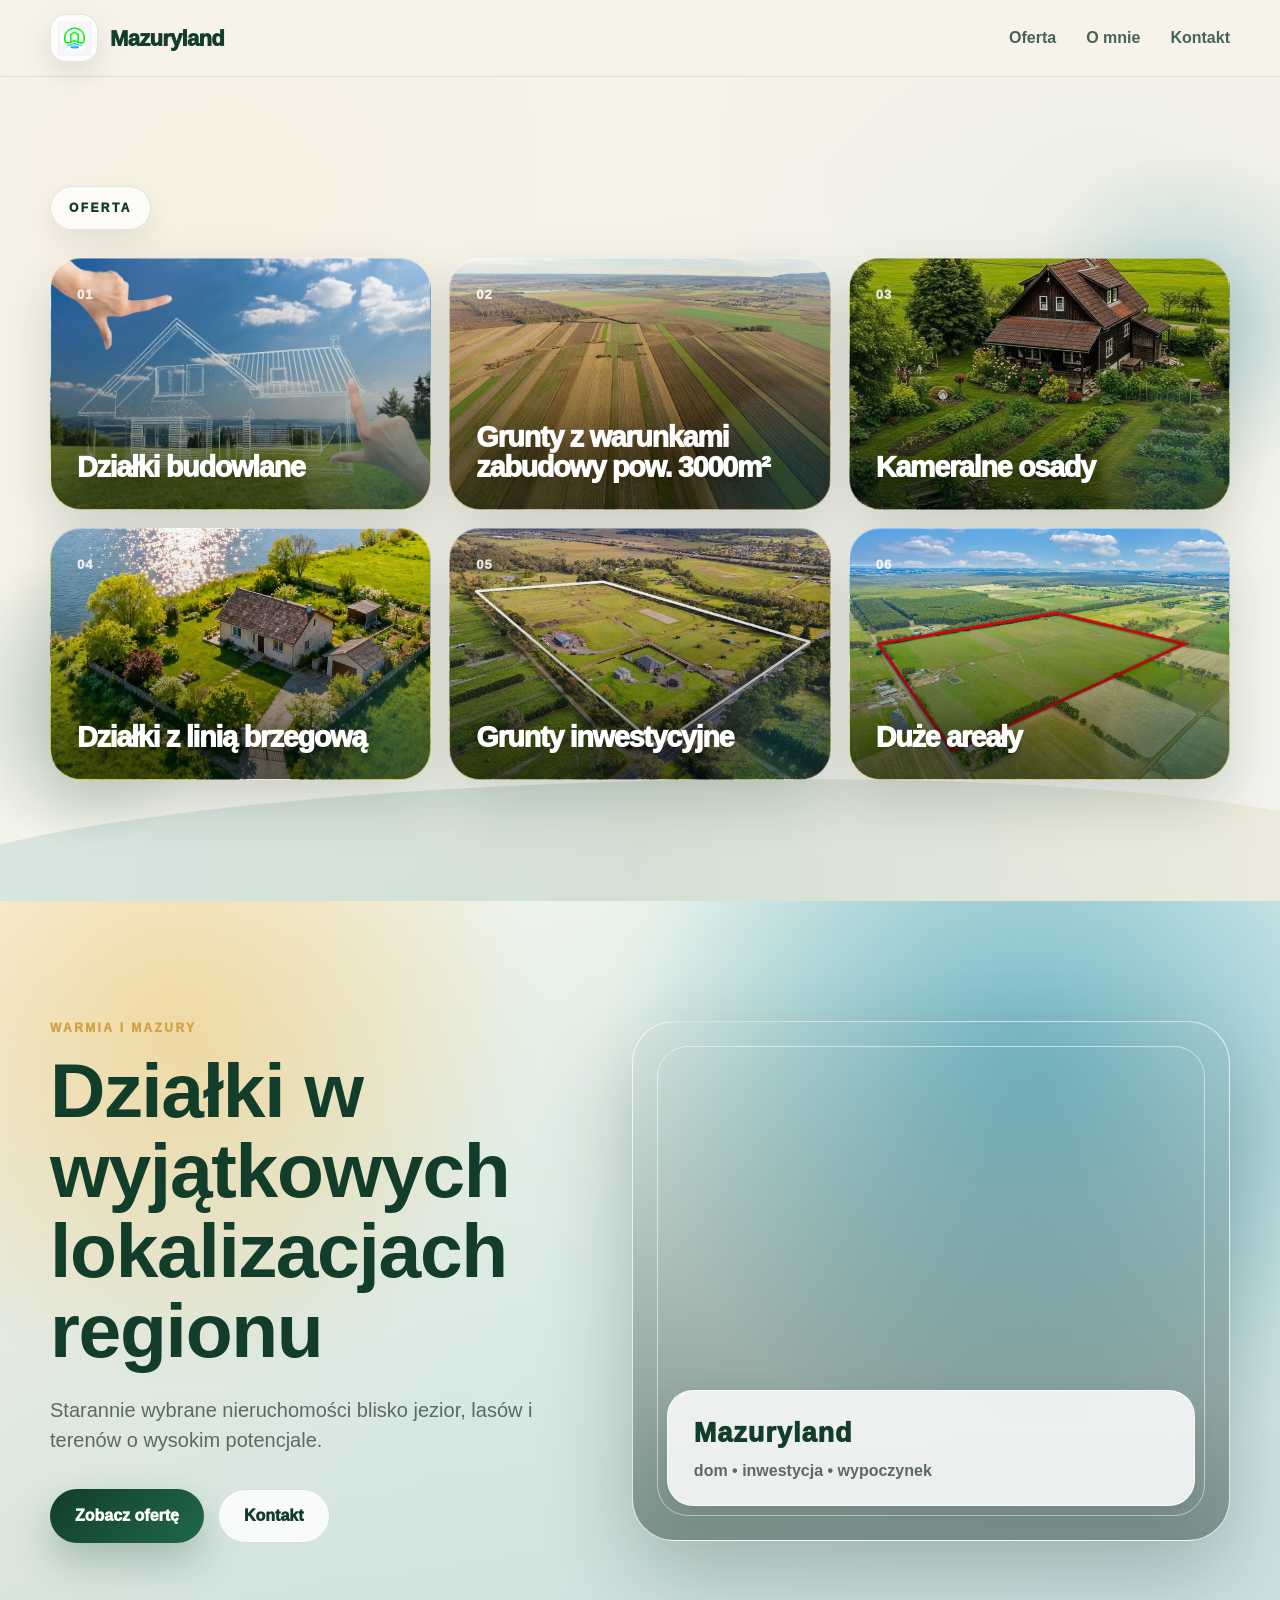
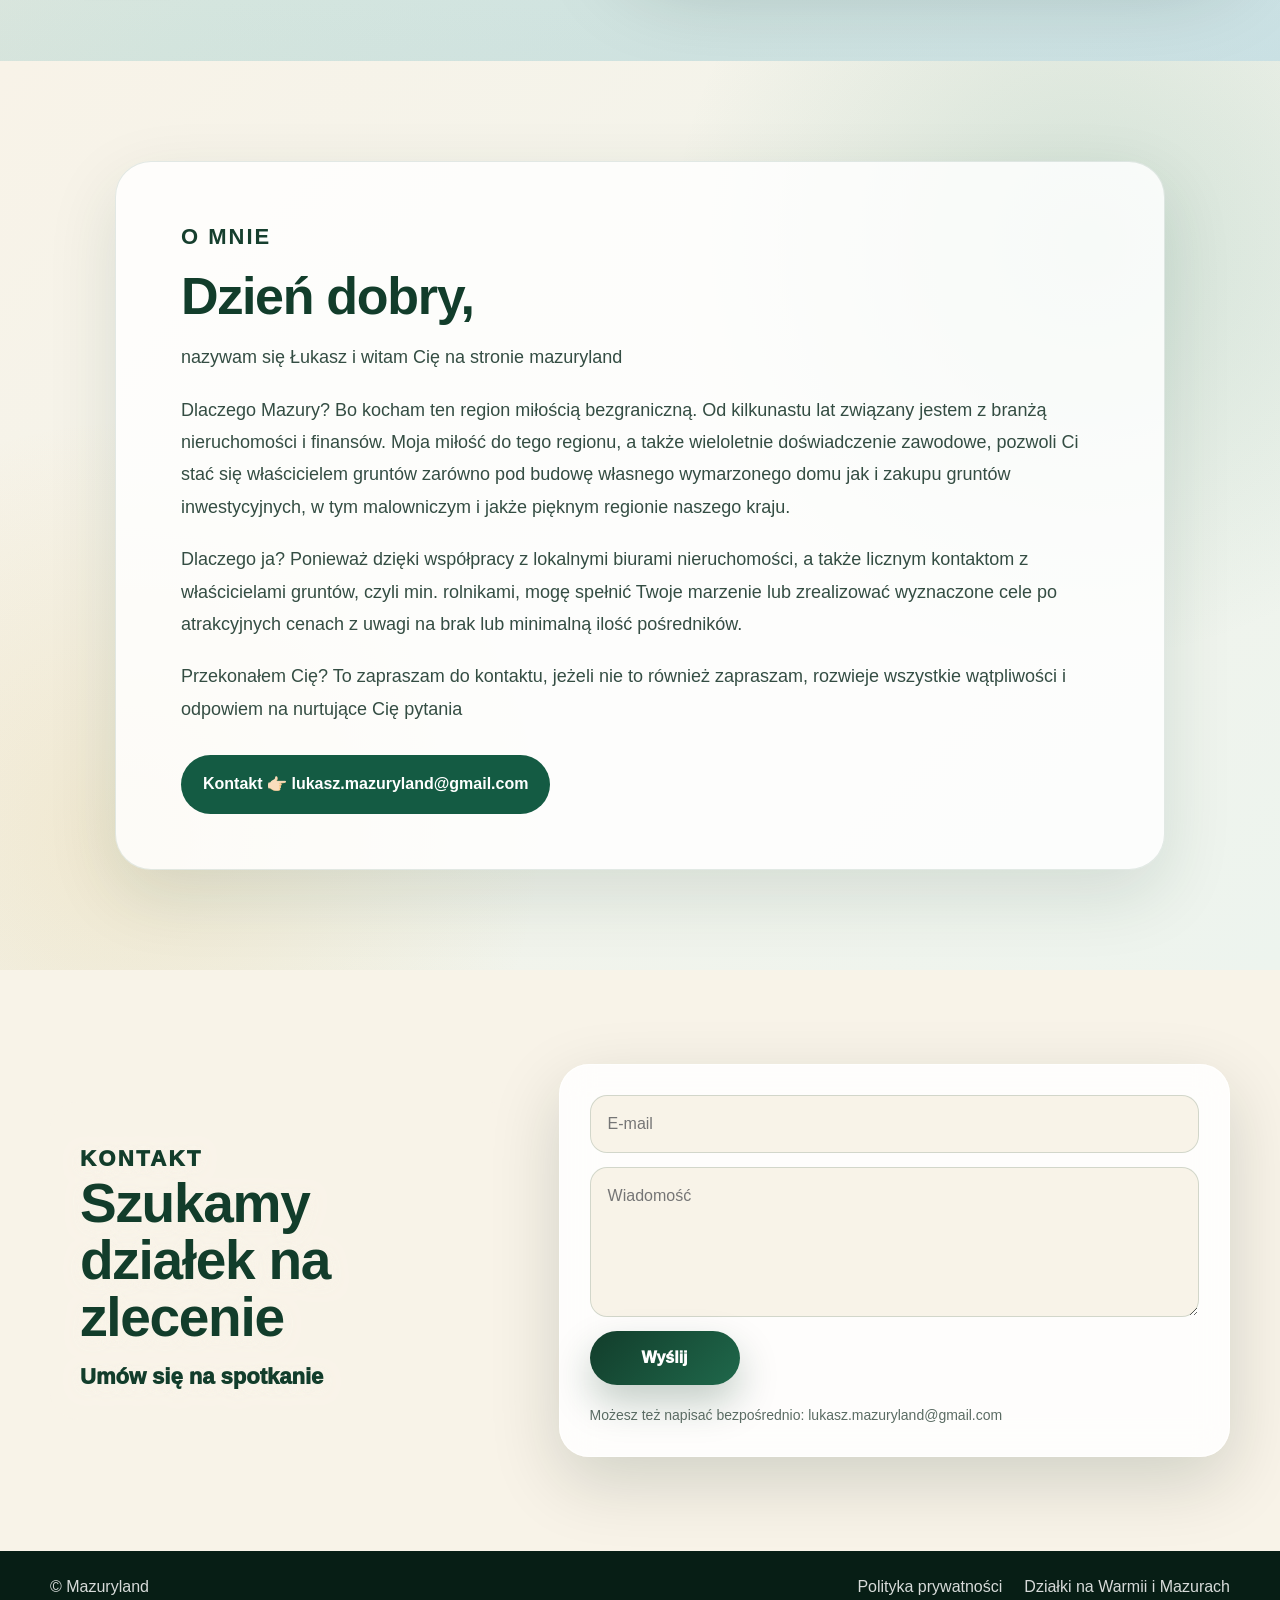
==== commit c00307aa: "naprawa bio" ====
--- a/index.html
+++ b/index.html
@@ -80,7 +80,97 @@
       position: relative !important;
       z-index: 2 !important;
       background: rgba(255, 255, 255, 0.84) !important;
-    }
+    }/* ===== O MNIE ===== */
+
+.about-section {
+  position: relative !important;
+  padding: 100px 0 !important;
+  overflow: hidden !important;
+  background:
+    radial-gradient(circle at 85% 20%, rgba(47, 133, 107, 0.16), transparent 32%),
+    radial-gradient(circle at 10% 85%, rgba(218, 165, 55, 0.15), transparent 30%),
+    linear-gradient(135deg, #f8f3e8 0%, #edf4ee 100%) !important;
+}
+
+.about-inner {
+  position: relative !important;
+  display: flex !important;
+  justify-content: center !important;
+}
+
+.about-content {
+  width: 100% !important;
+  max-width: 1050px !important;
+  padding: 55px 65px !important;
+  border: 1px solid rgba(24, 82, 60, 0.12) !important;
+  border-radius: 36px !important;
+  background: rgba(255, 255, 255, 0.82) !important;
+  box-shadow: 0 25px 70px rgba(18, 61, 43, 0.12) !important;
+}
+
+.about-content .eyebrow {
+  margin-bottom: 12px !important;
+  color: #b88423 !important;
+  font-size: 14px !important;
+  font-weight: 900 !important;
+  letter-spacing: 2px !important;
+  text-transform: uppercase !important;
+}
+
+.about-content h2 {
+  margin: 0 0 18px !important;
+  color: #123d2b !important;
+  font-size: 52px !important;
+  line-height: 1.05 !important;
+}
+
+.about-content p {
+  max-width: 900px !important;
+  margin: 0 0 20px !important;
+  color: #344d43 !important;
+  font-size: 18px !important;
+  line-height: 1.8 !important;
+}
+
+.about-content p:first-of-type {
+  color: #163f2e !important;
+  font-size: 22px !important;
+  font-weight: 700 !important;
+}
+
+.about-content p:last-child {
+  display: inline-block !important;
+  margin-top: 10px !important;
+  margin-bottom: 0 !important;
+  padding: 15px 22px !important;
+  border-radius: 999px !important;
+  background: #145b43 !important;
+  color: white !important;
+  font-size: 16px !important;
+}
+
+.about-content p:last-child strong {
+  color: white !important;
+}
+
+@media (max-width: 768px) {
+  .about-section {
+    padding: 60px 0 !important;
+  }
+
+  .about-content {
+    padding: 35px 24px !important;
+    border-radius: 26px !important;
+  }
+
+  .about-content h2 {
+    font-size: 38px !important;
+  }
+
+  .about-content p {
+    font-size: 16px !important;
+  }
+}
   </style>
 </head>
 <body>
--- a/style.css
+++ b/style.css
@@ -280,13 +280,14 @@
   background:
     linear-gradient(
       180deg,
-      rgba(5, 20, 14, 0.02) 0%,
-      rgba(5, 20, 14, 0.28) 42%,
-      rgba(5, 20, 14, 0.84) 100%
+      rgba(5, 20, 14, 0.00) 0%,
+      rgba(5, 20, 14, 0.12) 38%,
+      rgba(5, 20, 14, 0.64) 100%
     );
   z-index: 1;
   transition: 0.28s ease;
 }
+
 
 .tile::after {
   content: "";
@@ -312,10 +313,11 @@
     linear-gradient(
       180deg,
       rgba(5, 20, 14, 0.00) 0%,
-      rgba(5, 20, 14, 0.22) 36%,
-      rgba(5, 20, 14, 0.74) 100%
+      rgba(5, 20, 14, 0.08) 36%,
+      rgba(5, 20, 14, 0.56) 100%
     );
 }
+
 
 .tile:hover::after {
   transform: scale(1.2);
@@ -337,7 +339,7 @@
   z-index: 3;
   color: var(--white);
   font-weight: 950;
-  text-shadow: 0 6px 22px rgba(0, 0, 0, 0.22);
+ text-shadow: 0 8px 28px rgba(0, 0, 0, 0.55);
 }
 
 .tile-budowlane {
@@ -1269,4 +1271,247 @@
   .offer-detail-panel h1 {
     font-size: 32px;
   }
-}
+/* MOCNIEJSZE ZDJĘCIE W SEKCJI KONTAKT */
+
+.contact-section {
+  background:
+    linear-gradient(
+      90deg,
+      rgba(248, 243, 232, 0.58) 0%,
+      rgba(248, 243, 232, 0.28) 42%,
+      rgba(248, 243, 232, 0.02) 100%
+    ),
+    url("images/contact-bg.jpg"),
+    url("images/hero.jpg") !important;
+  background-size: cover !important;
+  background-position: center !important;
+}
+
+.contact-shade {
+  display: none !important;
+}
+
+.contact-heading {
+  max-width: 560px;
+  padding: 24px 28px;
+  border-radius: 28px;
+  background: rgba(248, 243, 232, 0.34);
+  backdrop-filter: blur(3px);
+}
+
+.contact-heading h2,
+.contact-heading p,
+.contact-heading .eyebrow {
+  text-shadow: 0 5px 22px rgba(248, 243, 232, 0.95);
+}
+
+.contact-form {
+  background: rgba(255, 255, 255, 0.88) !important;
+}/* FINAL — mocniejsze zdjęcie w kontakcie */
+
+.contact-section {
+  background:
+    linear-gradient(
+      90deg,
+      rgba(248, 243, 232, 0.36) 0%,
+      rgba(248, 243, 232, 0.12) 42%,
+      rgba(248, 243, 232, 0.00) 100%
+    ),
+    url("images/contact-bg.jpg"),
+    url("images/hero.jpg") !important;
+  background-size: cover !important;
+  background-position: center !important;
+}
+
+.contact-shade {
+  display: none !important;
+}
+
+.contact-heading {
+  max-width: 570px !important;
+  padding: 26px 30px !important;
+  border-radius: 28px !important;
+  background: rgba(248, 243, 232, 0.22) !important;
+  backdrop-filter: blur(2px) !important;
+}
+
+.contact-heading h2,
+.contact-heading p,
+.contact-heading .eyebrow {
+  text-shadow:
+    0 4px 18px rgba(248, 243, 232, 0.95),
+    0 2px 8px rgba(248, 243, 232, 0.85) !important;
+}
+
+.contact-form {
+  background: rgba(255, 255, 255, 0.84) !important;
+}/* KONTAKT — finalna wersja, zdjęcie dużo bardziej widoczne */
+
+.contact-section {
+  position: relative !important;
+  isolation: isolate !important;
+  background:
+    url("images/contact-bg.jpg"),
+    url("images/hero.jpg") !important;
+  background-size: cover !important;
+  background-position: center !important;
+}
+
+.contact-section::before {
+  content: "" !important;
+  position: absolute !important;
+  inset: 0 !important;
+  z-index: 0 !important;
+  background:
+    linear-gradient(
+      90deg,
+      rgba(248, 243, 232, 0.50) 0%,
+      rgba(248, 243, 232, 0.22) 38%,
+      rgba(248, 243, 232, 0.00) 72%
+    ) !important;
+  pointer-events: none !important;
+}
+
+.contact-shade {
+  display: none !important;
+}
+
+.contact-box {
+  position: relative !important;
+  z-index: 2 !important;
+}
+
+.contact-heading {
+  max-width: 570px !important;
+  padding: 26px 30px !important;
+  border-radius: 28px !important;
+  background: rgba(248, 243, 232, 0.28) !important;
+  backdrop-filter: blur(2px) !important;
+}
+
+.contact-heading h2,
+.contact-heading p,
+.contact-heading .eyebrow {
+  text-shadow:
+    0 4px 18px rgba(248, 243, 232, 0.98),
+    0 2px 8px rgba(248, 243, 232, 0.9) !important;
+}
+
+.contact-form {
+  background: rgba(255, 255, 255, 0.86) !important;
+}.contact-section {
+  border: 10px solid red !important;
+}/* ===== O MNIE ===== */
+
+.about-section {
+  position: relative;
+  padding: 100px 0;
+  overflow: hidden;
+  background:
+    radial-gradient(circle at 85% 20%, rgba(47, 133, 107, 0.16), transparent 32%),
+    radial-gradient(circle at 10% 85%, rgba(218, 165, 55, 0.15), transparent 30%),
+    linear-gradient(135deg, #f8f3e8 0%, #edf4ee 100%);
+}
+
+.about-section::before {
+  content: "MAZURYLAND";
+  position: absolute;
+  right: -20px;
+  top: 40px;
+  font-size: clamp(70px, 10vw, 160px);
+  font-weight: 900;
+  letter-spacing: 8px;
+  color: rgba(18, 77, 55, 0.045);
+  pointer-events: none;
+}
+
+.about-inner {
+  position: relative;
+  z-index: 1;
+  display: flex;
+  justify-content: center;
+}
+
+.about-content {
+  width: 100%;
+  max-width: 1050px;
+  padding: 55px 65px;
+  border: 1px solid rgba(24, 82, 60, 0.12);
+  border-radius: 36px;
+  background: rgba(255, 255, 255, 0.78);
+  box-shadow: 0 25px 70px rgba(18, 61, 43, 0.12);
+  backdrop-filter: blur(10px);
+}
+
+.about-content .eyebrow {
+  margin-bottom: 12px;
+  color: #b88423;
+  font-size: 14px;
+  font-weight: 900;
+  letter-spacing: 2px;
+  text-transform: uppercase;
+}
+
+.about-content h2 {
+  margin: 0 0 18px;
+  color: #123d2b;
+  font-size: clamp(38px, 5vw, 64px);
+  line-height: 1;
+}
+
+.about-content p {
+  max-width: 900px;
+  margin: 0 0 20px;
+  color: #344d43;
+  font-size: 18px;
+  line-height: 1.8;
+}
+
+.about-content p:first-of-type {
+  color: #163f2e;
+  font-size: 22px;
+  font-weight: 700;
+}
+
+.about-content p:last-child {
+  display: inline-flex;
+  margin-top: 10px;
+  margin-bottom: 0;
+  padding: 15px 22px;
+  border-radius: 999px;
+  background: #145b43;
+  color: #ffffff;
+  font-size: 16px;
+  box-shadow: 0 12px 30px rgba(20, 91, 67, 0.22);
+}
+
+.about-content p:last-child strong {
+  color: inherit;
+}
+
+@media (max-width: 768px) {
+  .about-section {
+    padding: 60px 0;
+  }
+
+  .about-content {
+    padding: 35px 24px;
+    border-radius: 26px;
+  }
+
+  .about-content p {
+    font-size: 16px;
+    line-height: 1.7;
+  }
+
+  .about-content p:first-of-type {
+    font-size: 19px;
+  }
+
+  .about-content p:last-child {
+    display: block;
+    border-radius: 18px;
+    line-height: 1.5;
+  }
+}
+}
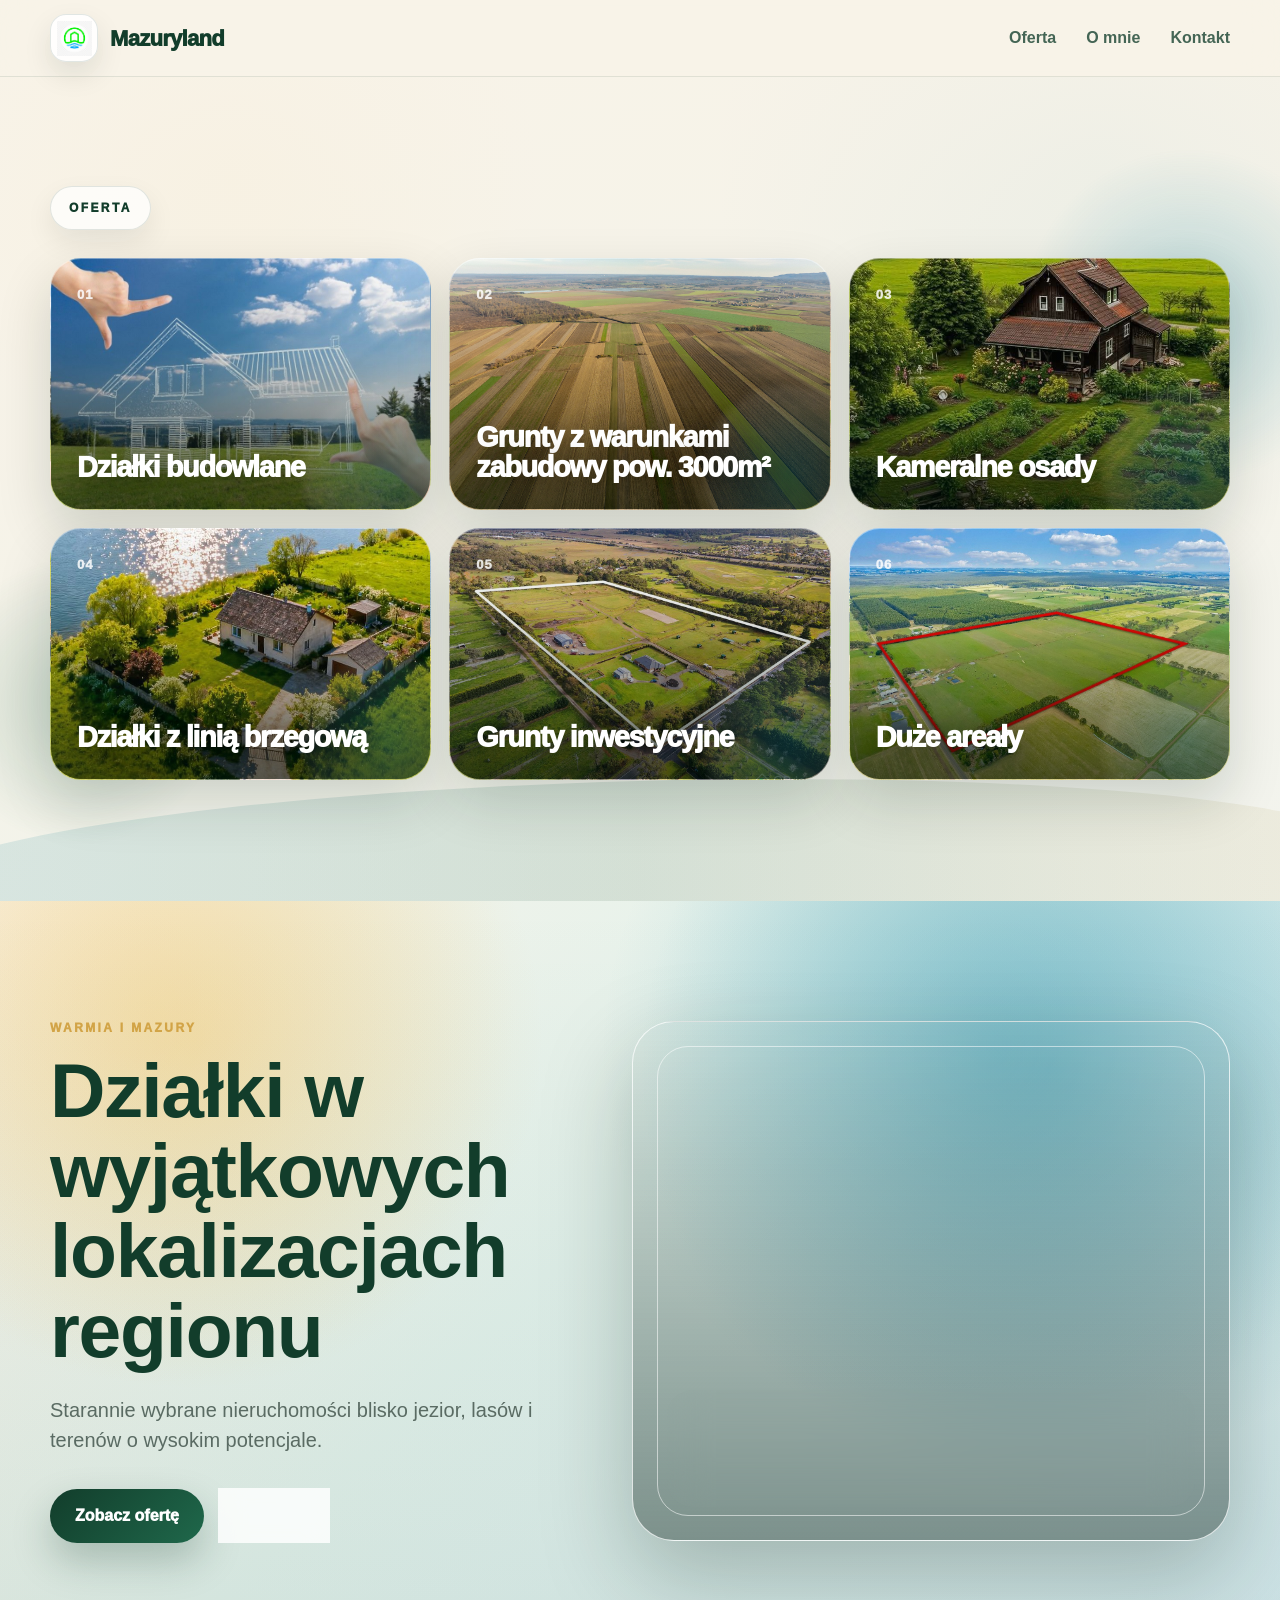
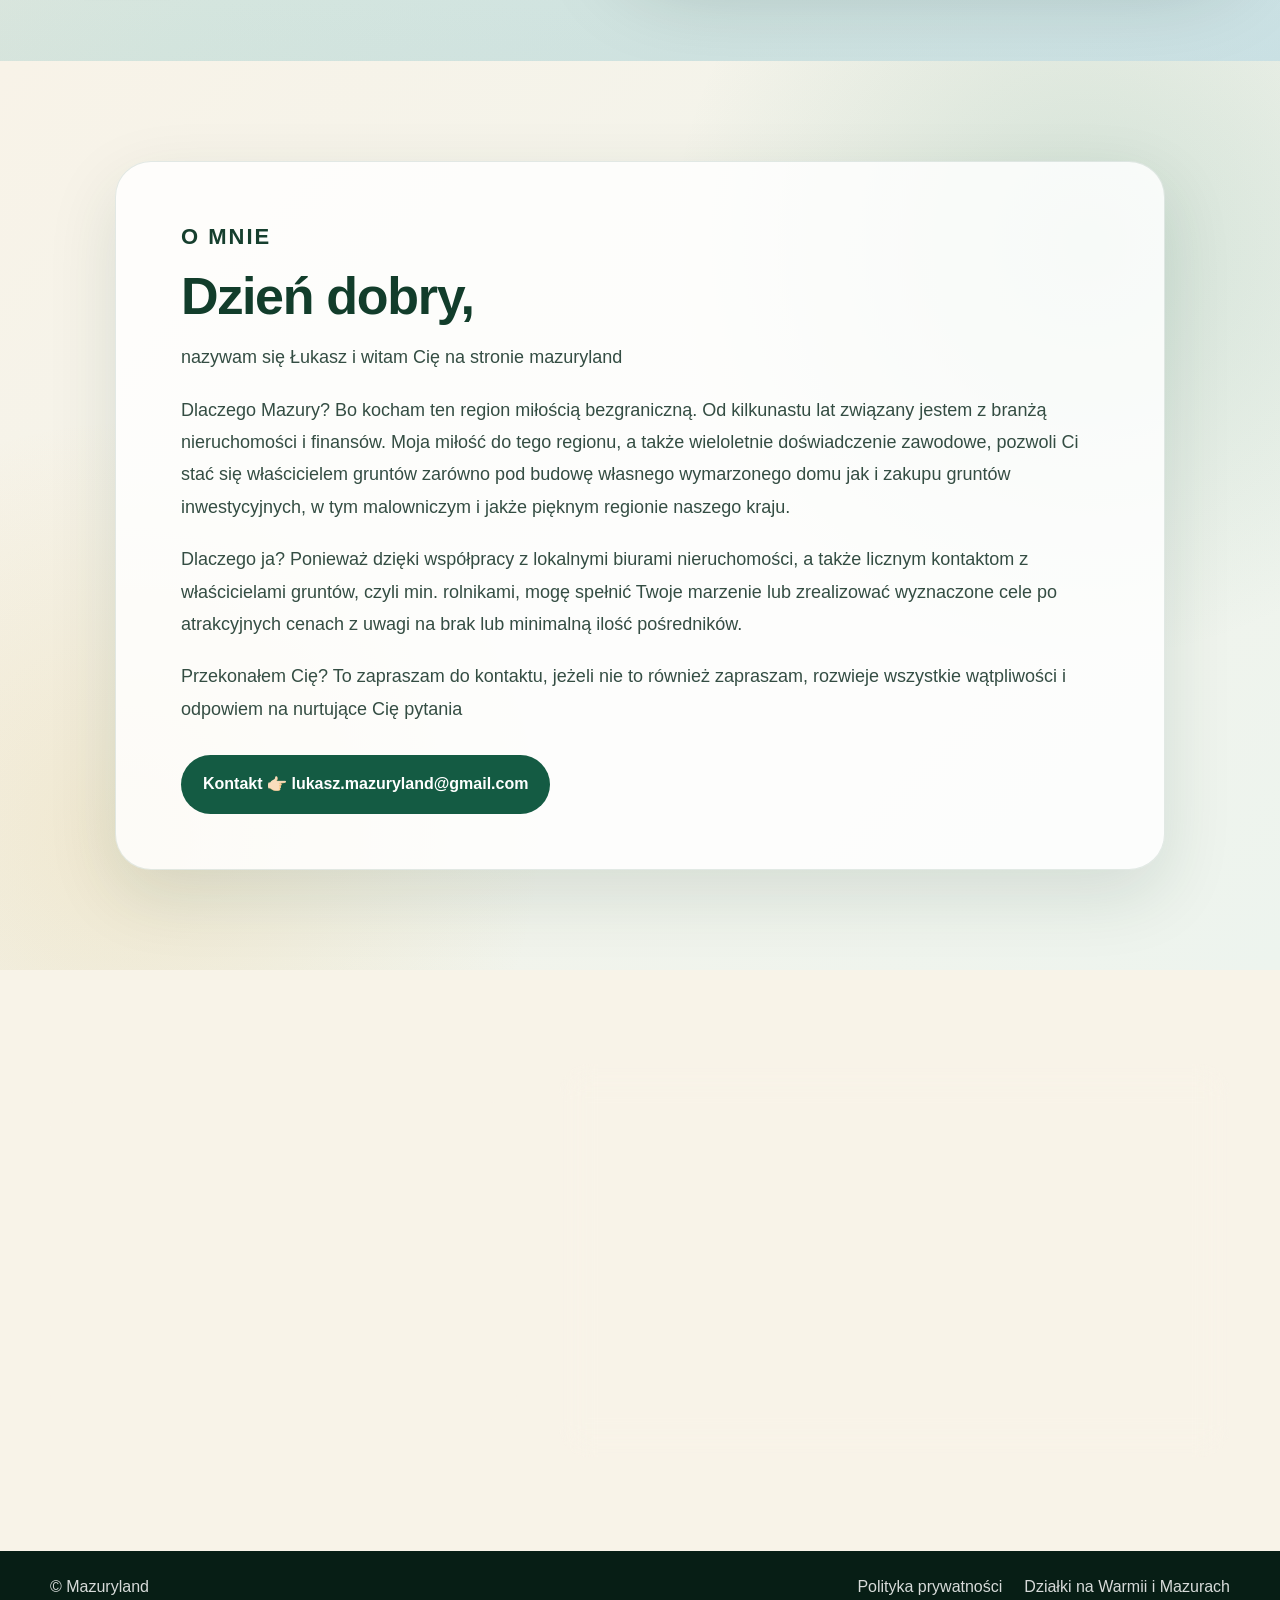
==== commit c80e82f5: "dodane tło do bio" ====
--- a/index.html
+++ b/index.html
@@ -169,7 +169,76 @@
 
   .about-content p {
     font-size: 16px !important;
-  }
+  }/* ===== WIĘCEJ KOLORU W SEKCJI O MNIE ===== */
+
+.about-section {
+  background:
+    radial-gradient(circle at 88% 18%, rgba(25, 132, 150, 0.28), transparent 30%),
+    radial-gradient(circle at 10% 88%, rgba(218, 165, 55, 0.22), transparent 28%),
+    linear-gradient(135deg, #f8f3e8 0%, #e4f1ec 48%, #cfe8ed 100%) !important;
+}
+
+.about-section::after {
+  content: "";
+  position: absolute;
+  top: 0;
+  right: 0;
+  width: 34%;
+  height: 100%;
+  background:
+    linear-gradient(
+      180deg,
+      rgba(18, 91, 67, 0.96) 0%,
+      rgba(20, 119, 132, 0.90) 100%
+    );
+  clip-path: polygon(28% 0, 100% 0, 100% 100%, 0 100%);
+  z-index: 0;
+  opacity: 0.95;
+}
+
+.about-inner {
+  position: relative !important;
+  z-index: 1 !important;
+}
+
+.about-content {
+  position: relative !important;
+  overflow: hidden !important;
+  background:
+    linear-gradient(
+      90deg,
+      rgba(255, 255, 255, 0.96) 0%,
+      rgba(255, 255, 255, 0.91) 72%,
+      rgba(239, 249, 247, 0.93) 100%
+    ) !important;
+  border: 1px solid rgba(18, 91, 67, 0.16) !important;
+}
+
+.about-content::after {
+  content: "Warmia i Mazury";
+  position: absolute;
+  right: 30px;
+  bottom: 26px;
+  color: rgba(18, 91, 67, 0.10);
+  font-size: 34px;
+  font-weight: 900;
+  letter-spacing: 3px;
+  text-transform: uppercase;
+  pointer-events: none;
+}
+
+.about-content .eyebrow {
+  color: #c18b22 !important;
+}
+
+.about-content h2 {
+  color: #0f513b !important;
+}
+
+.about-content p:last-child {
+  background:
+    linear-gradient(135deg, #145b43 0%, #147789 100%) !important;
+}
 }
   </style>
 </head>
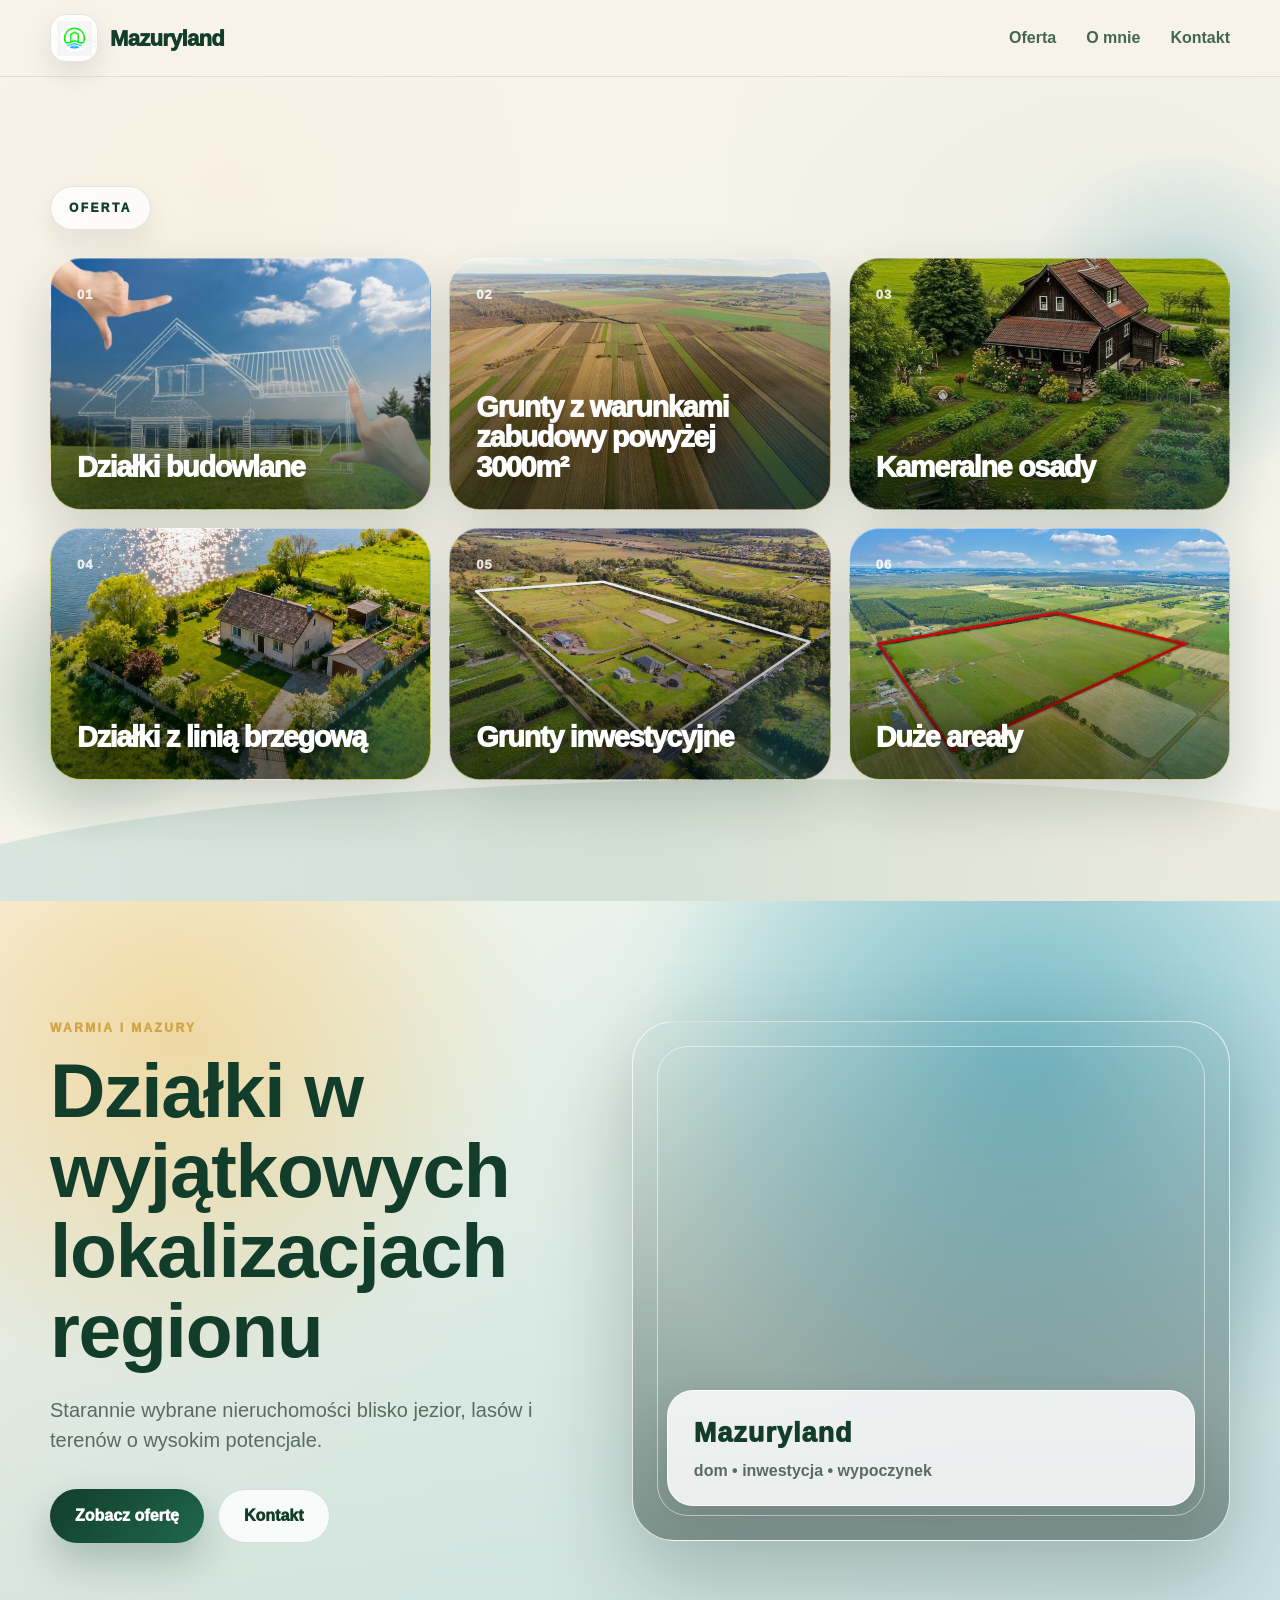
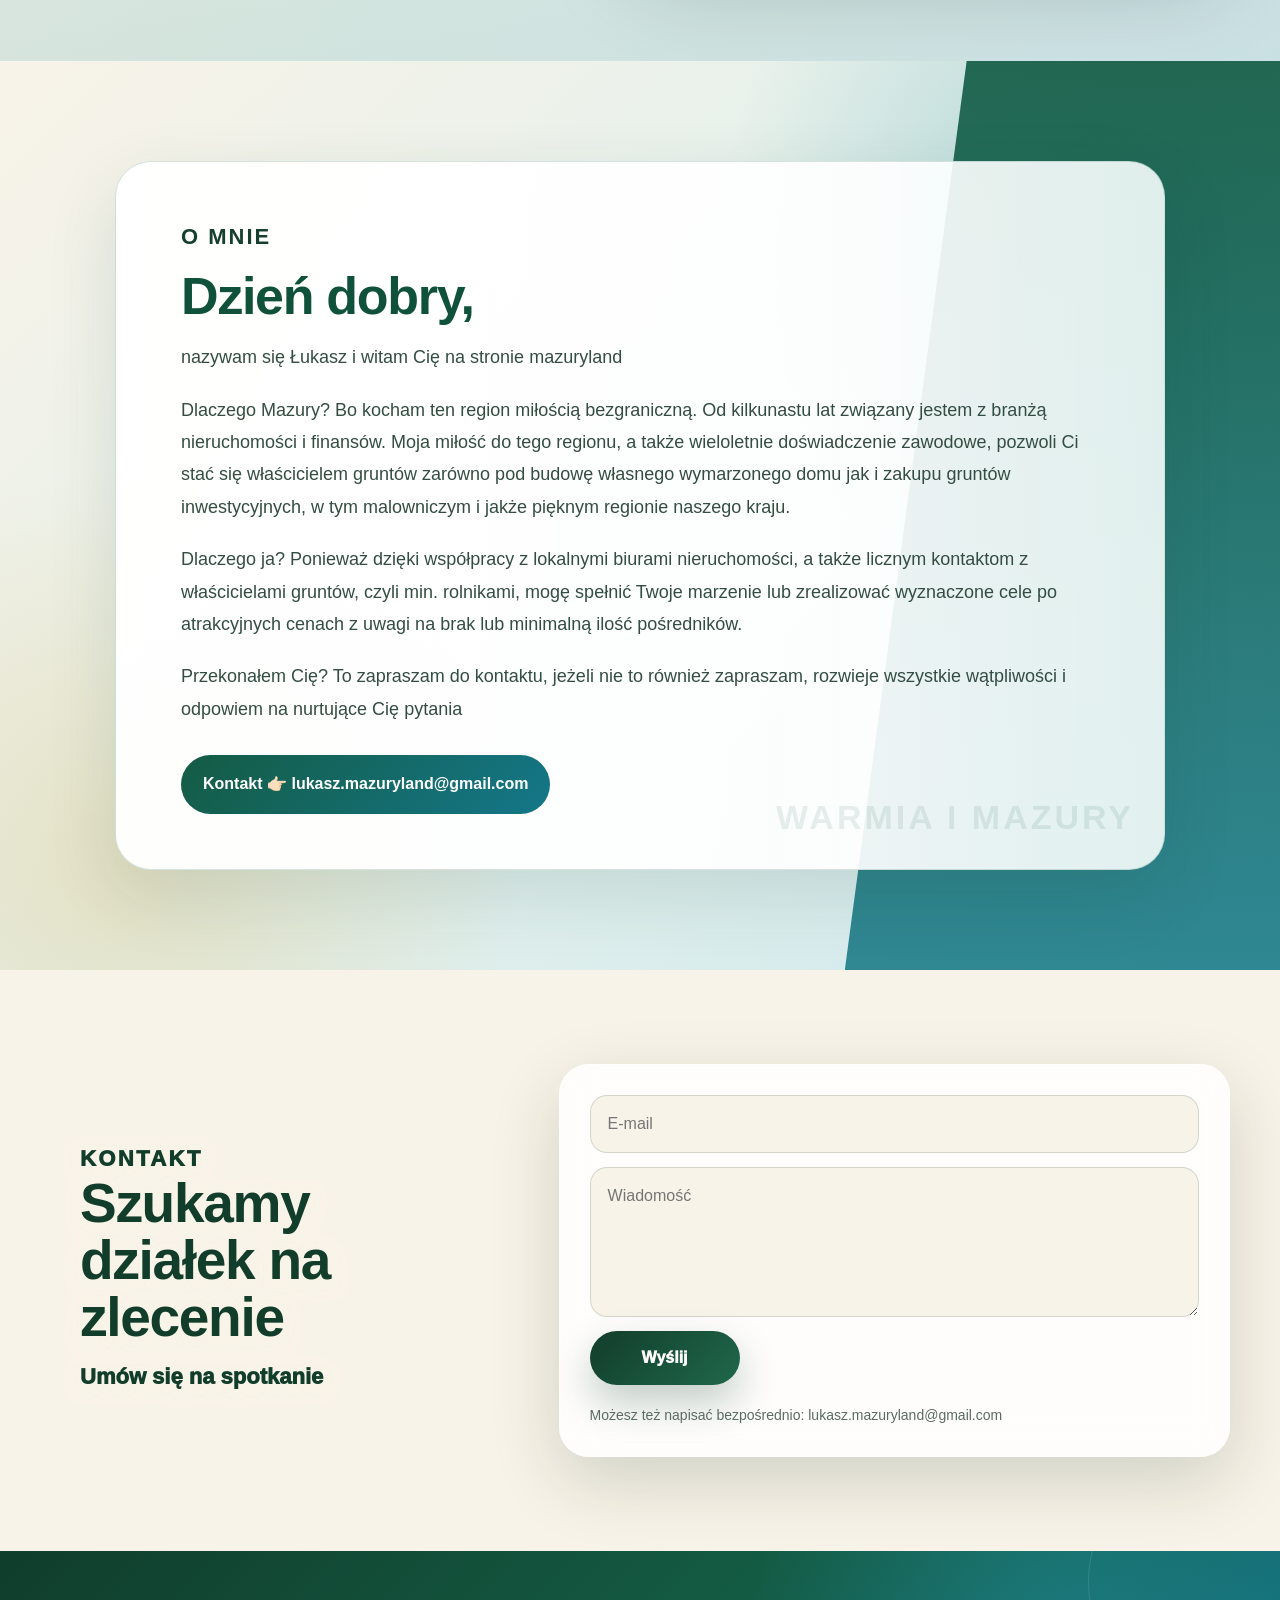
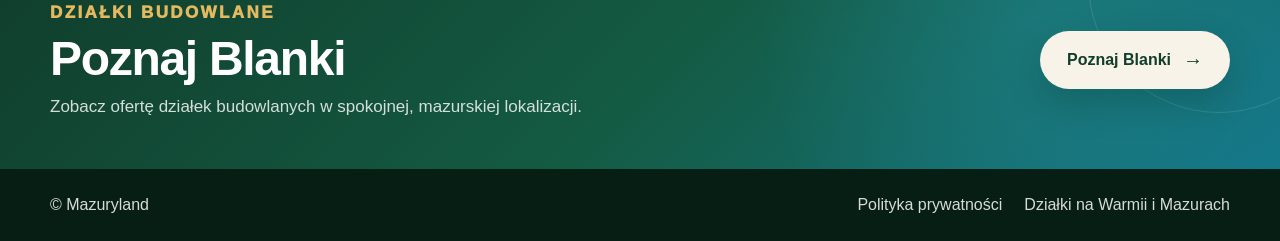
==== commit 8b35136e: "Add files via upload" ====
--- a/index.html
+++ b/index.html
@@ -80,176 +80,292 @@
       position: relative !important;
       z-index: 2 !important;
       background: rgba(255, 255, 255, 0.84) !important;
-    }/* ===== O MNIE ===== */
-
-.about-section {
-  position: relative !important;
-  padding: 100px 0 !important;
-  overflow: hidden !important;
-  background:
-    radial-gradient(circle at 85% 20%, rgba(47, 133, 107, 0.16), transparent 32%),
-    radial-gradient(circle at 10% 85%, rgba(218, 165, 55, 0.15), transparent 30%),
-    linear-gradient(135deg, #f8f3e8 0%, #edf4ee 100%) !important;
-}
-
-.about-inner {
-  position: relative !important;
-  display: flex !important;
-  justify-content: center !important;
-}
-
-.about-content {
-  width: 100% !important;
-  max-width: 1050px !important;
-  padding: 55px 65px !important;
-  border: 1px solid rgba(24, 82, 60, 0.12) !important;
-  border-radius: 36px !important;
-  background: rgba(255, 255, 255, 0.82) !important;
-  box-shadow: 0 25px 70px rgba(18, 61, 43, 0.12) !important;
-}
-
-.about-content .eyebrow {
-  margin-bottom: 12px !important;
-  color: #b88423 !important;
-  font-size: 14px !important;
-  font-weight: 900 !important;
-  letter-spacing: 2px !important;
-  text-transform: uppercase !important;
-}
-
-.about-content h2 {
-  margin: 0 0 18px !important;
-  color: #123d2b !important;
-  font-size: 52px !important;
-  line-height: 1.05 !important;
-}
-
-.about-content p {
-  max-width: 900px !important;
-  margin: 0 0 20px !important;
-  color: #344d43 !important;
-  font-size: 18px !important;
-  line-height: 1.8 !important;
-}
-
-.about-content p:first-of-type {
-  color: #163f2e !important;
-  font-size: 22px !important;
-  font-weight: 700 !important;
-}
-
-.about-content p:last-child {
-  display: inline-block !important;
-  margin-top: 10px !important;
-  margin-bottom: 0 !important;
-  padding: 15px 22px !important;
-  border-radius: 999px !important;
-  background: #145b43 !important;
-  color: white !important;
-  font-size: 16px !important;
-}
-
-.about-content p:last-child strong {
-  color: white !important;
-}
-
-@media (max-width: 768px) {
-  .about-section {
-    padding: 60px 0 !important;
-  }
-
-  .about-content {
-    padding: 35px 24px !important;
-    border-radius: 26px !important;
-  }
-
-  .about-content h2 {
-    font-size: 38px !important;
-  }
-
-  .about-content p {
-    font-size: 16px !important;
-  }/* ===== WIĘCEJ KOLORU W SEKCJI O MNIE ===== */
-
-.about-section {
-  background:
-    radial-gradient(circle at 88% 18%, rgba(25, 132, 150, 0.28), transparent 30%),
-    radial-gradient(circle at 10% 88%, rgba(218, 165, 55, 0.22), transparent 28%),
-    linear-gradient(135deg, #f8f3e8 0%, #e4f1ec 48%, #cfe8ed 100%) !important;
-}
-
-.about-section::after {
-  content: "";
-  position: absolute;
-  top: 0;
-  right: 0;
-  width: 34%;
-  height: 100%;
-  background:
-    linear-gradient(
-      180deg,
-      rgba(18, 91, 67, 0.96) 0%,
-      rgba(20, 119, 132, 0.90) 100%
-    );
-  clip-path: polygon(28% 0, 100% 0, 100% 100%, 0 100%);
-  z-index: 0;
-  opacity: 0.95;
-}
-
-.about-inner {
-  position: relative !important;
-  z-index: 1 !important;
-}
-
-.about-content {
-  position: relative !important;
-  overflow: hidden !important;
-  background:
-    linear-gradient(
-      90deg,
-      rgba(255, 255, 255, 0.96) 0%,
-      rgba(255, 255, 255, 0.91) 72%,
-      rgba(239, 249, 247, 0.93) 100%
-    ) !important;
-  border: 1px solid rgba(18, 91, 67, 0.16) !important;
-}
-
-.about-content::after {
-  content: "Warmia i Mazury";
-  position: absolute;
-  right: 30px;
-  bottom: 26px;
-  color: rgba(18, 91, 67, 0.10);
-  font-size: 34px;
-  font-weight: 900;
-  letter-spacing: 3px;
-  text-transform: uppercase;
-  pointer-events: none;
-}
-
-.about-content .eyebrow {
-  color: #c18b22 !important;
-}
-
-.about-content h2 {
-  color: #0f513b !important;
-}
-
-.about-content p:last-child {
-  background:
-    linear-gradient(135deg, #145b43 0%, #147789 100%) !important;
-}
-}
+    }
+
+    /* ===== O MNIE ===== */
+
+    .about-section {
+      position: relative !important;
+      padding: 100px 0 !important;
+      overflow: hidden !important;
+      background:
+        radial-gradient(circle at 85% 20%, rgba(47, 133, 107, 0.16), transparent 32%),
+        radial-gradient(circle at 10% 85%, rgba(218, 165, 55, 0.15), transparent 30%),
+        linear-gradient(135deg, #f8f3e8 0%, #edf4ee 100%) !important;
+    }
+
+    .about-inner {
+      position: relative !important;
+      display: flex !important;
+      justify-content: center !important;
+    }
+
+    .about-content {
+      width: 100% !important;
+      max-width: 1050px !important;
+      padding: 55px 65px !important;
+      border: 1px solid rgba(24, 82, 60, 0.12) !important;
+      border-radius: 36px !important;
+      background: rgba(255, 255, 255, 0.82) !important;
+      box-shadow: 0 25px 70px rgba(18, 61, 43, 0.12) !important;
+    }
+
+    .about-content .eyebrow {
+      margin-bottom: 12px !important;
+      color: #b88423 !important;
+      font-size: 14px !important;
+      font-weight: 900 !important;
+      letter-spacing: 2px !important;
+      text-transform: uppercase !important;
+    }
+
+    .about-content h2 {
+      margin: 0 0 18px !important;
+      color: #123d2b !important;
+      font-size: 52px !important;
+      line-height: 1.05 !important;
+    }
+
+    .about-content p {
+      max-width: 900px !important;
+      margin: 0 0 20px !important;
+      color: #344d43 !important;
+      font-size: 18px !important;
+      line-height: 1.8 !important;
+    }
+
+    .about-content p:first-of-type {
+      color: #163f2e !important;
+      font-size: 22px !important;
+      font-weight: 700 !important;
+    }
+
+    .about-content p:last-child {
+      display: inline-block !important;
+      margin-top: 10px !important;
+      margin-bottom: 0 !important;
+      padding: 15px 22px !important;
+      border-radius: 999px !important;
+      background: #145b43 !important;
+      color: white !important;
+      font-size: 16px !important;
+    }
+
+    .about-content p:last-child strong {
+      color: white !important;
+    }
+
+    /* ===== WIĘCEJ KOLORU W SEKCJI O MNIE ===== */
+
+    .about-section {
+      background:
+        radial-gradient(circle at 88% 18%, rgba(25, 132, 150, 0.28), transparent 30%),
+        radial-gradient(circle at 10% 88%, rgba(218, 165, 55, 0.22), transparent 28%),
+        linear-gradient(135deg, #f8f3e8 0%, #e4f1ec 48%, #cfe8ed 100%) !important;
+    }
+
+    .about-section::after {
+      content: "";
+      position: absolute;
+      top: 0;
+      right: 0;
+      width: 34%;
+      height: 100%;
+      background:
+        linear-gradient(
+          180deg,
+          rgba(18, 91, 67, 0.96) 0%,
+          rgba(20, 119, 132, 0.90) 100%
+        );
+      clip-path: polygon(28% 0, 100% 0, 100% 100%, 0 100%);
+      z-index: 0;
+      opacity: 0.95;
+    }
+
+    .about-inner {
+      position: relative !important;
+      z-index: 1 !important;
+    }
+
+    .about-content {
+      position: relative !important;
+      overflow: hidden !important;
+      background:
+        linear-gradient(
+          90deg,
+          rgba(255, 255, 255, 0.96) 0%,
+          rgba(255, 255, 255, 0.91) 72%,
+          rgba(239, 249, 247, 0.93) 100%
+        ) !important;
+      border: 1px solid rgba(18, 91, 67, 0.16) !important;
+    }
+
+    .about-content::after {
+      content: "Warmia i Mazury";
+      position: absolute;
+      right: 30px;
+      bottom: 26px;
+      color: rgba(18, 91, 67, 0.10);
+      font-size: 34px;
+      font-weight: 900;
+      letter-spacing: 3px;
+      text-transform: uppercase;
+      pointer-events: none;
+    }
+
+    .about-content .eyebrow {
+      color: #c18b22 !important;
+    }
+
+    .about-content h2 {
+      color: #0f513b !important;
+    }
+
+    .about-content p:last-child {
+      background:
+        linear-gradient(135deg, #145b43 0%, #147789 100%) !important;
+    }
+
+    /* ===== POZNAJ BLANKI ===== */
+
+    .blanki-cta {
+      position: relative;
+      overflow: hidden;
+      padding: 48px 0;
+      background:
+        radial-gradient(circle at 82% 30%, rgba(44, 161, 179, 0.28), transparent 28%),
+        linear-gradient(
+          135deg,
+          #103d2c 0%,
+          #145b43 52%,
+          #147789 100%
+        );
+    }
+
+    .blanki-cta::after {
+      content: "";
+      position: absolute;
+      width: 260px;
+      height: 260px;
+      right: -70px;
+      top: -100px;
+      border-radius: 50%;
+      border: 1px solid rgba(255, 255, 255, 0.12);
+      pointer-events: none;
+    }
+
+    .blanki-cta-inner {
+      position: relative;
+      z-index: 1;
+      display: flex;
+      align-items: center;
+      justify-content: space-between;
+      gap: 45px;
+    }
+
+    .blanki-cta-text {
+      max-width: 720px;
+    }
+
+    .blanki-cta-text .eyebrow {
+      margin: 0 0 8px;
+      color: #e4b95f;
+    }
+
+    .blanki-cta-text h2 {
+      margin: 0 0 9px;
+      color: #ffffff;
+      font-size: clamp(32px, 4vw, 48px);
+      line-height: 1.05;
+    }
+
+    .blanki-cta-text p {
+      margin: 0;
+      color: rgba(255, 255, 255, 0.82);
+      font-size: 17px;
+      line-height: 1.6;
+    }
+
+    .blanki-cta-link {
+      flex-shrink: 0;
+      display: inline-flex;
+      align-items: center;
+      justify-content: center;
+      gap: 12px;
+      min-width: 190px;
+      padding: 17px 26px;
+      border-radius: 999px;
+      background: #f8f3e8;
+      color: #123d2b;
+      font-weight: 900;
+      text-decoration: none;
+      box-shadow: 0 14px 35px rgba(5, 36, 25, 0.22);
+      transition:
+        transform 0.2s ease,
+        background 0.2s ease,
+        box-shadow 0.2s ease;
+    }
+
+    .blanki-cta-link:hover {
+      transform: translateY(-2px);
+      background: #ffffff;
+      box-shadow: 0 18px 40px rgba(5, 36, 25, 0.28);
+    }
+
+    .blanki-cta-arrow {
+      font-size: 20px;
+      line-height: 1;
+    }
+
+    @media (max-width: 768px) {
+      .about-section {
+        padding: 60px 0 !important;
+      }
+
+      .about-content {
+        padding: 35px 24px !important;
+        border-radius: 26px !important;
+      }
+
+      .about-content h2 {
+        font-size: 38px !important;
+      }
+
+      .about-content p {
+        font-size: 16px !important;
+      }
+
+      .about-content::after {
+        display: none;
+      }
+
+      .blanki-cta {
+        padding: 40px 0;
+      }
+
+      .blanki-cta-inner {
+        flex-direction: column;
+        align-items: flex-start;
+        gap: 24px;
+      }
+
+      .blanki-cta-link {
+        width: 100%;
+      }
+    }
   </style>
 </head>
+
 <body>
 
   <header class="header">
     <div class="container header-inner">
+
       <a href="index.html" class="logo" aria-label="Mazuryland">
         <span class="logo-icon">
           <img src="images/logo.png" alt="Mazuryland" class="logo-img" />
         </span>
+
         <span class="logo-text">Mazuryland</span>
       </a>
 
@@ -258,22 +374,27 @@
         <a href="#onas">O mnie</a>
         <a href="#kontakt">Kontakt</a>
       </nav>
+
     </div>
   </header>
 
+
   <main>
 
     <section id="oferta" class="offer-section offer-landing">
+
       <div class="offer-ambient offer-ambient-one"></div>
       <div class="offer-ambient offer-ambient-two"></div>
       <div class="offer-waterline"></div>
 
       <div class="container offer-inner">
+
         <div class="section-title offer-title">
           <p class="eyebrow">Oferta</p>
         </div>
 
         <div class="tiles-grid">
+
           <a href="tereny-pod-zabudowe.html" class="tile tile-budowlane">
             <span class="tile-number">01</span>
             <h3>Działki budowlane</h3>
@@ -281,7 +402,7 @@
 
           <a href="dzialki-rolne.html" class="tile tile-rolne">
             <span class="tile-number">02</span>
-            <h3>Grunty z warunkami zabudowy pow. 3000m²</h3>
+            <h3>Grunty z warunkami zabudowy powyżej 3000m² </h3>
           </a>
 
           <a href="kameralne-osady.html" class="tile tile-osady">
@@ -303,13 +424,19 @@
             <span class="tile-number">06</span>
             <h3>Duże areały</h3>
           </a>
+
         </div>
       </div>
+
     </section>
 
+
     <section class="hero">
+
       <div class="container hero-inner">
+
         <div class="hero-content">
+
           <p class="eyebrow">Warmia i Mazury</p>
 
           <h1>Działki w wyjątkowych lokalizacjach regionu</h1>
@@ -319,23 +446,38 @@
           </p>
 
           <div class="hero-buttons">
-            <a href="#oferta" class="btn btn-primary">Zobacz ofertę</a>
-            <a href="#kontakt" class="btn btn-outline">Kontakt</a>
+            <a href="#oferta" class="btn btn-primary">
+              Zobacz ofertę
+            </a>
+
+            <a href="#kontakt" class="btn btn-outline">
+              Kontakt
+            </a>
           </div>
+
         </div>
 
+
         <div class="hero-photo" aria-hidden="true">
+
           <div class="hero-photo-badge">
             <span>Mazuryland</span>
             <p>dom • inwestycja • wypoczynek</p>
           </div>
+
         </div>
+
       </div>
+
     </section>
 
+
     <section id="onas" class="about-section">
+
       <div class="container about-inner">
+
         <div class="about-content">
+
           <p class="eyebrow">O mnie</p>
 
           <h2>Dzień dobry,</h2>
@@ -354,22 +496,42 @@
             Przekonałem Cię? To zapraszam do kontaktu, jeżeli nie to również zapraszam, rozwieje wszystkie wątpliwości i odpowiem na nurtujące Cię pytania
           </p>
 
-          <p><strong>Kontakt 👉🏻 lukasz.mazuryland@gmail.com</strong></p>
+          <p>
+            <strong>
+              Kontakt 👉🏻 lukasz.mazuryland@gmail.com
+            </strong>
+          </p>
+
         </div>
+
       </div>
+
     </section>
 
+
     <section id="kontakt" class="contact-section">
+
       <div class="contact-shade"></div>
 
       <div class="container contact-box">
+
         <div class="contact-heading">
+
           <p class="eyebrow">Kontakt</p>
+
           <h2>Szukamy działek na zlecenie</h2>
+
           <p>Umów się na spotkanie</p>
+
         </div>
 
-        <form class="contact-form" action="https://formspree.io/f/xjgnybpp" method="POST">
+
+        <form
+          class="contact-form"
+          action="https://formspree.io/f/xjgnybpp"
+          method="POST"
+        >
+
           <input
             type="email"
             name="email"
@@ -389,26 +551,86 @@
             value="Nowa wiadomość ze strony Mazuryland"
           />
 
-          <button type="submit" class="btn btn-primary">Wyślij</button>
-
-          <p style="font-size: 14px; color: #5a6b63; margin-top: 6px;">
+          <button
+            type="submit"
+            class="btn btn-primary"
+          >
+            Wyślij
+          </button>
+
+          <p
+            style="
+              font-size: 14px;
+              color: #5a6b63;
+              margin-top: 6px;
+            "
+          >
             Możesz też napisać bezpośrednio: lukasz.mazuryland@gmail.com
           </p>
+
         </form>
+
       </div>
+
     </section>
 
+
+    <section class="blanki-cta">
+
+      <div class="container blanki-cta-inner">
+
+        <div class="blanki-cta-text">
+
+          <p class="eyebrow">
+            Działki budowlane
+          </p>
+
+          <h2>
+            Poznaj Blanki
+          </h2>
+
+          <p>
+            Zobacz ofertę działek budowlanych w spokojnej, mazurskiej lokalizacji.
+          </p>
+
+        </div>
+
+
+        <a
+          href="https://www.blanki-dzialkibudowlane.pl/"
+          class="blanki-cta-link"
+        >
+          Poznaj Blanki
+          <span class="blanki-cta-arrow">→</span>
+        </a>
+
+      </div>
+
+    </section>
+
   </main>
 
+
   <footer class="footer">
+
     <div class="container footer-inner">
+
       <p>© Mazuryland</p>
 
       <div class="footer-links">
-        <a href="polityka-prywatnosci.html">Polityka prywatności</a>
-        <p>Działki na Warmii i Mazurach</p>
+
+        <a href="polityka-prywatnosci.html">
+          Polityka prywatności
+        </a>
+
+        <p>
+          Działki na Warmii i Mazurach
+        </p>
+
       </div>
+
     </div>
+
   </footer>
 
 </body>
--- a/style.css
+++ b/style.css
@@ -1513,5 +1513,103 @@
     border-radius: 18px;
     line-height: 1.5;
   }
-}
-}
+}/* ===== SZCZEGÓŁY OFERTY - GALERIA ===== */
+
+.offer-detail-section {
+  padding: 70px 0;
+  overflow: hidden;
+}
+
+.offer-detail-grid {
+  display: grid !important;
+  grid-template-columns: minmax(0, 1.35fr) minmax(320px, 0.65fr) !important;
+  gap: 42px !important;
+  align-items: start !important;
+}
+
+.offer-gallery {
+  width: 100% !important;
+  min-width: 0 !important;
+  overflow: hidden !important;
+}
+
+.offer-detail-photo {
+  width: 100% !important;
+  height: 560px !important;
+  overflow: hidden !important;
+  border-radius: 30px !important;
+  background: #e9eee9;
+}
+
+.offer-detail-photo img {
+  display: block !important;
+  width: 100% !important;
+  height: 100% !important;
+  max-width: 100% !important;
+  object-fit: cover !important;
+}
+
+.offer-detail-panel {
+  min-width: 0 !important;
+  width: 100% !important;
+}
+
+.offer-gallery-thumbs {
+  display: grid !important;
+  grid-template-columns: repeat(5, 1fr) !important;
+  gap: 10px !important;
+  margin-top: 14px !important;
+}
+
+.offer-gallery-thumb {
+  width: 100% !important;
+  height: 90px !important;
+  padding: 0 !important;
+  border: 0 !important;
+  border-radius: 14px !important;
+  overflow: hidden !important;
+  cursor: pointer !important;
+  background: transparent !important;
+}
+
+.offer-gallery-thumb img {
+  display: block !important;
+  width: 100% !important;
+  height: 100% !important;
+  object-fit: cover !important;
+  transition: transform 0.2s ease !important;
+}
+
+.offer-gallery-thumb:hover img {
+  transform: scale(1.05);
+}
+
+@media (max-width: 950px) {
+  .offer-detail-grid {
+    grid-template-columns: 1fr !important;
+  }
+
+  .offer-detail-photo {
+    height: 430px !important;
+  }
+}
+
+@media (max-width: 600px) {
+  .offer-detail-section {
+    padding: 35px 0;
+  }
+
+  .offer-detail-photo {
+    height: 300px !important;
+    border-radius: 20px !important;
+  }
+
+  .offer-gallery-thumbs {
+    grid-template-columns: repeat(3, 1fr) !important;
+  }
+
+  .offer-gallery-thumb {
+    height: 75px !important;
+  }
+}
+}
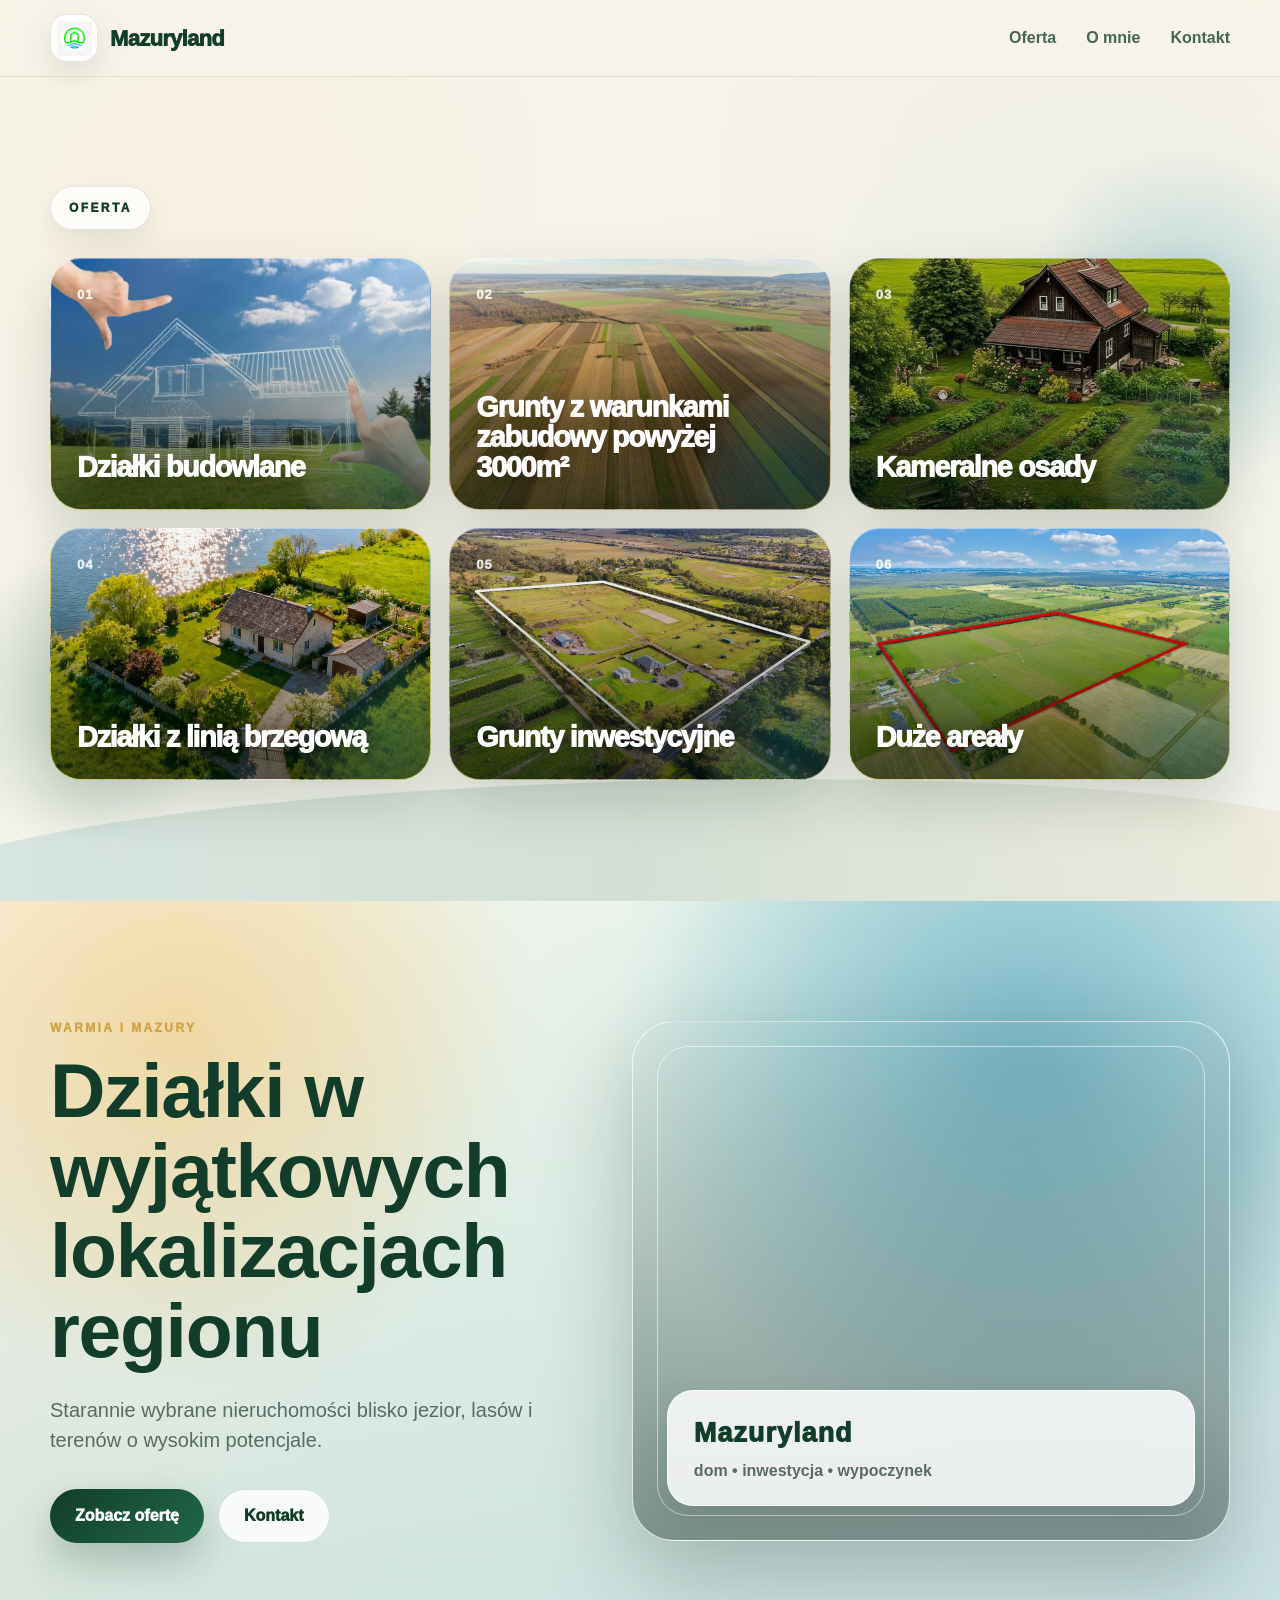
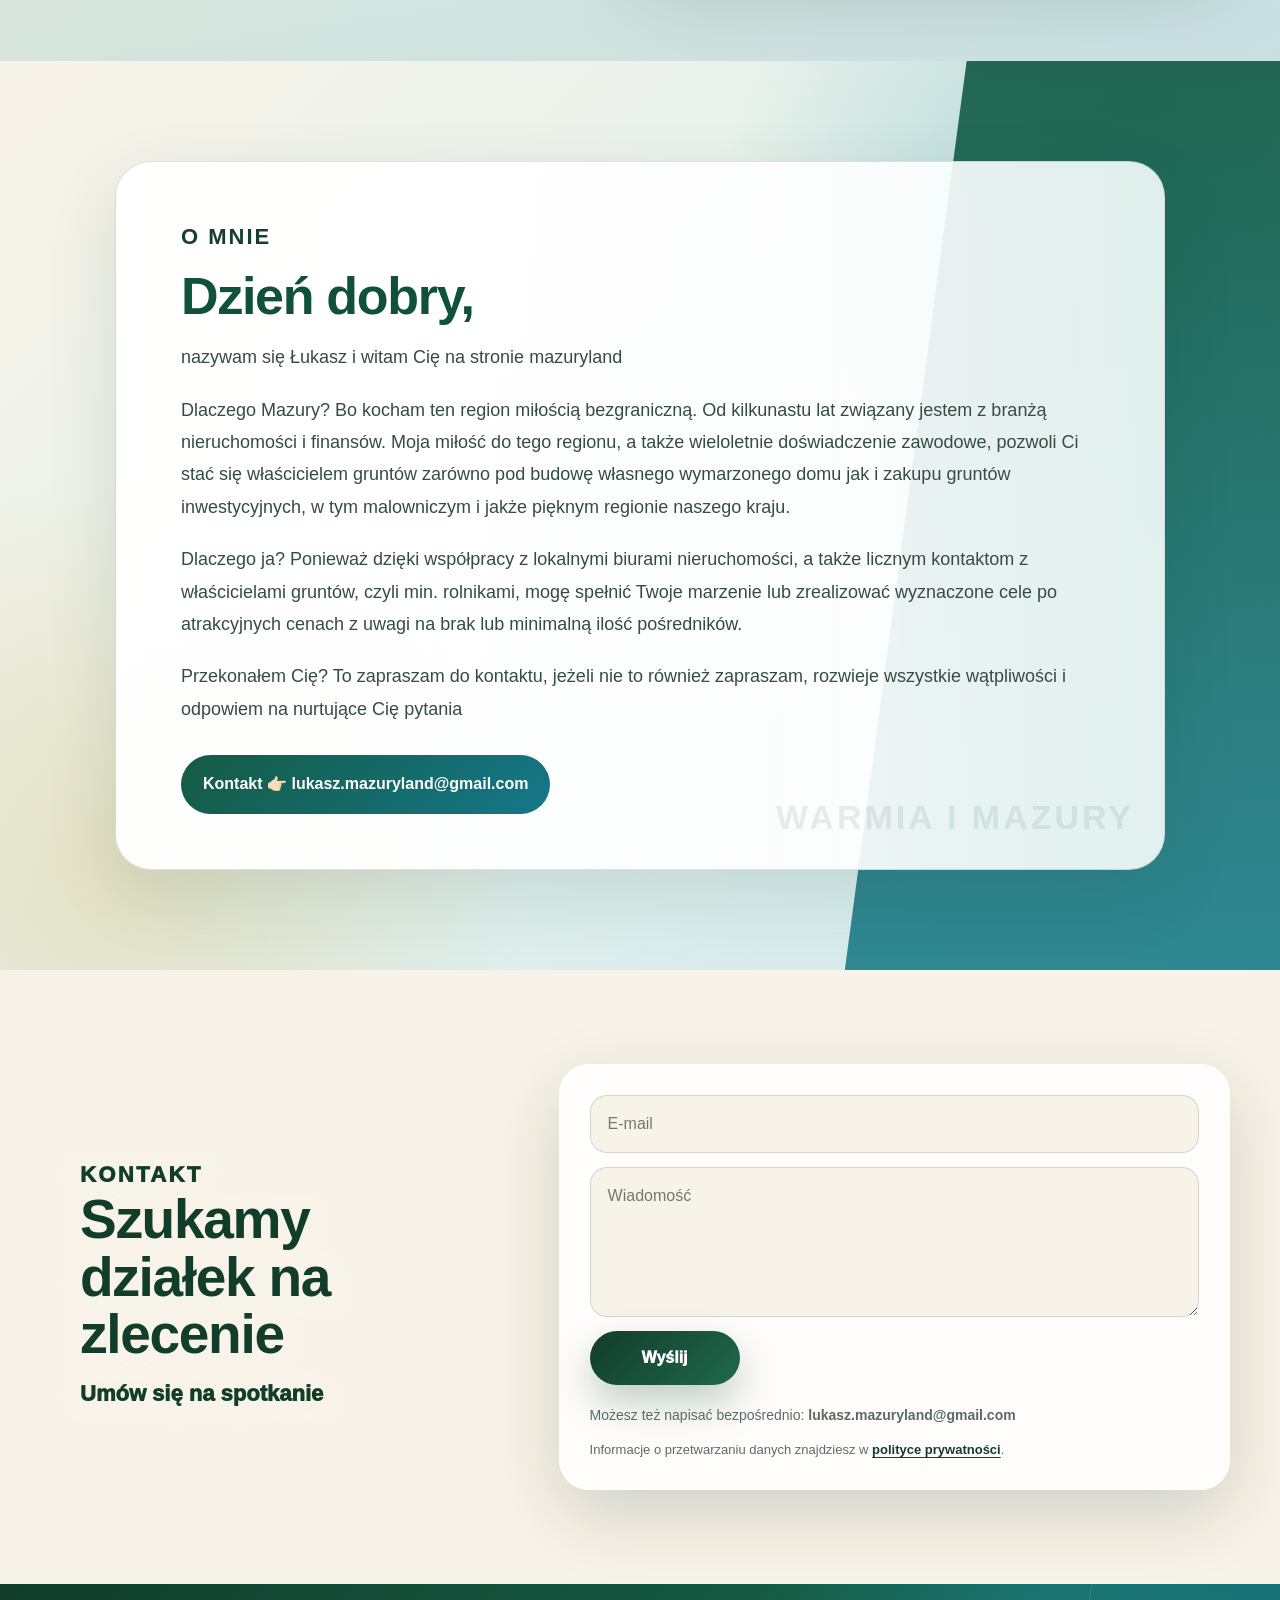
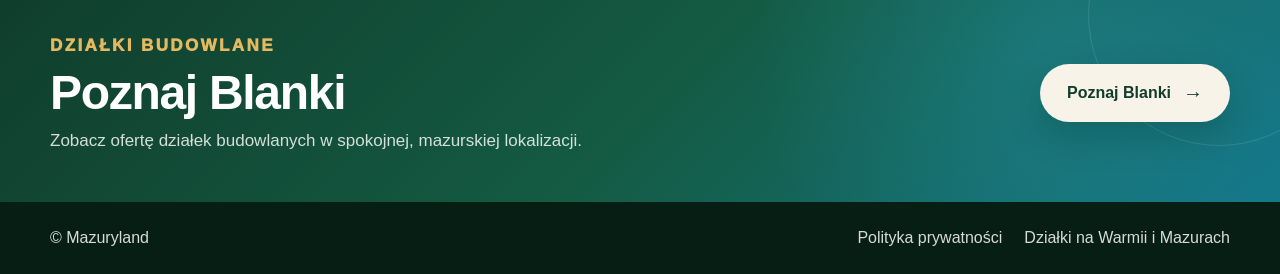
==== commit d873b0c8: "Add files via upload" ====
--- a/index.html
+++ b/index.html
@@ -10,7 +10,8 @@
     content="Mazuryland — działki budowlane, rolne, inwestycyjne, z linią brzegową oraz duże areały na Warmii i Mazurach."
   />
 
-  <link rel="stylesheet" href="style.css" />
+  <link rel="stylesheet" href="style.css?v=20260801-1" />
+  <link rel="icon" href="images/logo.png" type="image/png" />
 
   <style>
     #kontakt,
@@ -28,7 +29,6 @@
       inset: 0 !important;
       z-index: 0 !important;
       background-image:
-        url("images/contact-bg.jpg"),
         url("images/hero.jpg") !important;
       background-size: cover !important;
       background-position: center !important;
@@ -363,7 +363,7 @@
 
       <a href="index.html" class="logo" aria-label="Mazuryland">
         <span class="logo-icon">
-          <img src="images/logo.png" alt="Mazuryland" class="logo-img" />
+          <img src="images/logo.png" alt="Mazuryland" class="logo-img" width="35" height="35" />
         </span>
 
         <span class="logo-text">Mazuryland</span>
@@ -498,7 +498,7 @@
 
           <p>
             <strong>
-              Kontakt 👉🏻 lukasz.mazuryland@gmail.com
+              Kontakt 👉🏻 <a href="mailto:lukasz.mazuryland@gmail.com">lukasz.mazuryland@gmail.com</a>
             </strong>
           </p>
 
@@ -536,12 +536,15 @@
             type="email"
             name="email"
             placeholder="E-mail"
+            aria-label="Adres e-mail"
+            autocomplete="email"
             required
           />
 
           <textarea
             name="message"
             placeholder="Wiadomość"
+            aria-label="Treść wiadomości"
             required
           ></textarea>
 
@@ -558,14 +561,14 @@
             Wyślij
           </button>
 
-          <p
-            style="
-              font-size: 14px;
-              color: #5a6b63;
-              margin-top: 6px;
-            "
-          >
-            Możesz też napisać bezpośrednio: lukasz.mazuryland@gmail.com
+          <p style="font-size: 14px; color: #5a6b63; margin-top: 6px;">
+            Możesz też napisać bezpośrednio:
+            <a href="mailto:lukasz.mazuryland@gmail.com"><strong>lukasz.mazuryland@gmail.com</strong></a>
+          </p>
+
+          <p class="contact-privacy-note">
+            Informacje o przetwarzaniu danych znajdziesz w
+            <a href="polityka-prywatnosci.html">polityce prywatności</a>.
           </p>
 
         </form>
--- a/style.css
+++ b/style.css
@@ -793,7 +793,6 @@
   overflow: hidden;
   background:
     linear-gradient(90deg, rgba(248, 243, 232, 0.92) 0%, rgba(248, 243, 232, 0.78) 48%, rgba(248, 243, 232, 0.62) 100%),
-    url("images/contact-bg.jpg"),
     url("images/hero.jpg");
   background-size: cover;
   background-position: center;
@@ -1255,138 +1254,73 @@
   margin-bottom: 10px;
 }
 
-@media (max-width: 900px) {
+
+
+/* RESPONSYWNOŚĆ AUTOMATYCZNYCH OFERT */
+
+@media (max-width: 1100px) {
+  #offers-list {
+    grid-template-columns: repeat(2, minmax(0, 1fr));
+  }
+}
+
+@media (max-width: 720px) {
   #offers-list {
     grid-template-columns: 1fr;
-  }
-
-  .offer-detail-grid {
-    grid-template-columns: 1fr;
-  }
-
-  .offer-detail-photo img {
-    height: 380px;
-  }
-
-  .offer-detail-panel h1 {
-    font-size: 32px;
-  }
-/* MOCNIEJSZE ZDJĘCIE W SEKCJI KONTAKT */
+    gap: 20px;
+  }
+
+  .auto-offer-image {
+    height: 220px;
+  }
+
+  .auto-offer-content {
+    padding: 22px;
+  }
+
+  .auto-offer-content h3 {
+    font-size: 22px;
+  }
+}
+
+/* KONTAKT — finalna, czysta wersja */
 
 .contact-section {
-  background:
-    linear-gradient(
-      90deg,
-      rgba(248, 243, 232, 0.58) 0%,
-      rgba(248, 243, 232, 0.28) 42%,
-      rgba(248, 243, 232, 0.02) 100%
-    ),
-    url("images/contact-bg.jpg"),
-    url("images/hero.jpg") !important;
-  background-size: cover !important;
-  background-position: center !important;
+  position: relative;
+  isolation: isolate;
+  overflow: hidden;
+  background: url("images/hero.jpg") center / cover no-repeat;
+}
+
+.contact-section::before {
+  content: "";
+  position: absolute;
+  inset: 0;
+  z-index: 0;
+  background: linear-gradient(
+    90deg,
+    rgba(248, 243, 232, 0.50) 0%,
+    rgba(248, 243, 232, 0.22) 38%,
+    rgba(248, 243, 232, 0) 72%
+  );
+  pointer-events: none;
 }
 
 .contact-shade {
-  display: none !important;
+  display: none;
+}
+
+.contact-box {
+  position: relative;
+  z-index: 2;
 }
 
 .contact-heading {
-  max-width: 560px;
-  padding: 24px 28px;
+  max-width: 570px;
+  padding: 26px 30px;
   border-radius: 28px;
-  background: rgba(248, 243, 232, 0.34);
-  backdrop-filter: blur(3px);
-}
-
-.contact-heading h2,
-.contact-heading p,
-.contact-heading .eyebrow {
-  text-shadow: 0 5px 22px rgba(248, 243, 232, 0.95);
-}
-
-.contact-form {
-  background: rgba(255, 255, 255, 0.88) !important;
-}/* FINAL — mocniejsze zdjęcie w kontakcie */
-
-.contact-section {
-  background:
-    linear-gradient(
-      90deg,
-      rgba(248, 243, 232, 0.36) 0%,
-      rgba(248, 243, 232, 0.12) 42%,
-      rgba(248, 243, 232, 0.00) 100%
-    ),
-    url("images/contact-bg.jpg"),
-    url("images/hero.jpg") !important;
-  background-size: cover !important;
-  background-position: center !important;
-}
-
-.contact-shade {
-  display: none !important;
-}
-
-.contact-heading {
-  max-width: 570px !important;
-  padding: 26px 30px !important;
-  border-radius: 28px !important;
-  background: rgba(248, 243, 232, 0.22) !important;
-  backdrop-filter: blur(2px) !important;
-}
-
-.contact-heading h2,
-.contact-heading p,
-.contact-heading .eyebrow {
-  text-shadow:
-    0 4px 18px rgba(248, 243, 232, 0.95),
-    0 2px 8px rgba(248, 243, 232, 0.85) !important;
-}
-
-.contact-form {
-  background: rgba(255, 255, 255, 0.84) !important;
-}/* KONTAKT — finalna wersja, zdjęcie dużo bardziej widoczne */
-
-.contact-section {
-  position: relative !important;
-  isolation: isolate !important;
-  background:
-    url("images/contact-bg.jpg"),
-    url("images/hero.jpg") !important;
-  background-size: cover !important;
-  background-position: center !important;
-}
-
-.contact-section::before {
-  content: "" !important;
-  position: absolute !important;
-  inset: 0 !important;
-  z-index: 0 !important;
-  background:
-    linear-gradient(
-      90deg,
-      rgba(248, 243, 232, 0.50) 0%,
-      rgba(248, 243, 232, 0.22) 38%,
-      rgba(248, 243, 232, 0.00) 72%
-    ) !important;
-  pointer-events: none !important;
-}
-
-.contact-shade {
-  display: none !important;
-}
-
-.contact-box {
-  position: relative !important;
-  z-index: 2 !important;
-}
-
-.contact-heading {
-  max-width: 570px !important;
-  padding: 26px 30px !important;
-  border-radius: 28px !important;
-  background: rgba(248, 243, 232, 0.28) !important;
-  backdrop-filter: blur(2px) !important;
+  background: rgba(248, 243, 232, 0.28);
+  backdrop-filter: blur(2px);
 }
 
 .contact-heading h2,
@@ -1394,35 +1328,49 @@
 .contact-heading .eyebrow {
   text-shadow:
     0 4px 18px rgba(248, 243, 232, 0.98),
-    0 2px 8px rgba(248, 243, 232, 0.9) !important;
+    0 2px 8px rgba(248, 243, 232, 0.90);
 }
 
 .contact-form {
-  background: rgba(255, 255, 255, 0.86) !important;
-}.contact-section {
-  border: 10px solid red !important;
-}/* ===== O MNIE ===== */
+  background: rgba(255, 255, 255, 0.86);
+}
+
+.contact-privacy-note {
+  color: var(--muted);
+  font-size: 13px;
+  line-height: 1.5;
+}
+
+.contact-privacy-note a {
+  color: var(--green);
+  font-weight: 800;
+  text-decoration: underline;
+  text-underline-offset: 3px;
+}
+
+/* O MNIE — finalna, czysta wersja */
 
 .about-section {
   position: relative;
   padding: 100px 0;
   overflow: hidden;
   background:
-    radial-gradient(circle at 85% 20%, rgba(47, 133, 107, 0.16), transparent 32%),
-    radial-gradient(circle at 10% 85%, rgba(218, 165, 55, 0.15), transparent 30%),
-    linear-gradient(135deg, #f8f3e8 0%, #edf4ee 100%);
-}
-
-.about-section::before {
-  content: "MAZURYLAND";
+    radial-gradient(circle at 88% 18%, rgba(25, 132, 150, 0.28), transparent 30%),
+    radial-gradient(circle at 10% 88%, rgba(218, 165, 55, 0.22), transparent 28%),
+    linear-gradient(135deg, #f8f3e8 0%, #e4f1ec 48%, #cfe8ed 100%);
+}
+
+.about-section::after {
+  content: "";
   position: absolute;
-  right: -20px;
-  top: 40px;
-  font-size: clamp(70px, 10vw, 160px);
-  font-weight: 900;
-  letter-spacing: 8px;
-  color: rgba(18, 77, 55, 0.045);
-  pointer-events: none;
+  top: 0;
+  right: 0;
+  width: 34%;
+  height: 100%;
+  background: linear-gradient(180deg, rgba(18, 91, 67, 0.96), rgba(20, 119, 132, 0.90));
+  clip-path: polygon(28% 0, 100% 0, 100% 100%, 0 100%);
+  z-index: 0;
+  opacity: 0.95;
 }
 
 .about-inner {
@@ -1433,19 +1381,38 @@
 }
 
 .about-content {
+  position: relative;
   width: 100%;
   max-width: 1050px;
   padding: 55px 65px;
-  border: 1px solid rgba(24, 82, 60, 0.12);
+  overflow: hidden;
+  border: 1px solid rgba(18, 91, 67, 0.16);
   border-radius: 36px;
-  background: rgba(255, 255, 255, 0.78);
+  background: linear-gradient(
+    90deg,
+    rgba(255, 255, 255, 0.96) 0%,
+    rgba(255, 255, 255, 0.91) 72%,
+    rgba(239, 249, 247, 0.93) 100%
+  );
   box-shadow: 0 25px 70px rgba(18, 61, 43, 0.12);
-  backdrop-filter: blur(10px);
+}
+
+.about-content::after {
+  content: "Warmia i Mazury";
+  position: absolute;
+  right: 30px;
+  bottom: 26px;
+  color: rgba(18, 91, 67, 0.10);
+  font-size: 34px;
+  font-weight: 900;
+  letter-spacing: 3px;
+  text-transform: uppercase;
+  pointer-events: none;
 }
 
 .about-content .eyebrow {
   margin-bottom: 12px;
-  color: #b88423;
+  color: #c18b22;
   font-size: 14px;
   font-weight: 900;
   letter-spacing: 2px;
@@ -1454,9 +1421,9 @@
 
 .about-content h2 {
   margin: 0 0 18px;
-  color: #123d2b;
-  font-size: clamp(38px, 5vw, 64px);
-  line-height: 1;
+  color: #0f513b;
+  font-size: 52px;
+  line-height: 1.05;
 }
 
 .about-content p {
@@ -1474,19 +1441,132 @@
 }
 
 .about-content p:last-child {
-  display: inline-flex;
+  display: inline-block;
   margin-top: 10px;
   margin-bottom: 0;
   padding: 15px 22px;
   border-radius: 999px;
-  background: #145b43;
-  color: #ffffff;
+  background: linear-gradient(135deg, #145b43 0%, #147789 100%);
+  color: #fff;
   font-size: 16px;
-  box-shadow: 0 12px 30px rgba(20, 91, 67, 0.22);
 }
 
 .about-content p:last-child strong {
   color: inherit;
+}
+
+/* SZCZEGÓŁY OFERTY I GALERIA */
+
+.offer-detail-section {
+  padding: 70px 0;
+  overflow: hidden;
+  background: #f7f2e8;
+}
+
+.offer-detail-grid {
+  display: grid;
+  grid-template-columns: minmax(0, 1.35fr) minmax(320px, 0.65fr);
+  gap: 42px;
+  align-items: start;
+}
+
+.offer-gallery {
+  width: 100%;
+  min-width: 0;
+  overflow: hidden;
+}
+
+.offer-detail-photo {
+  width: 100%;
+  height: 560px;
+  overflow: hidden;
+  border-radius: 30px;
+  background: #e9eee9;
+  box-shadow: 0 22px 60px rgba(31, 54, 45, 0.18);
+}
+
+.offer-detail-photo img {
+  display: block;
+  width: 100%;
+  height: 100%;
+  max-width: 100%;
+  object-fit: cover;
+}
+
+.offer-detail-panel {
+  min-width: 0;
+  width: 100%;
+}
+
+.offer-gallery-thumbs {
+  display: grid;
+  grid-template-columns: repeat(5, minmax(0, 1fr));
+  gap: 10px;
+  margin-top: 14px;
+}
+
+.offer-gallery-thumb {
+  width: 100%;
+  height: 90px;
+  padding: 0;
+  overflow: hidden;
+  cursor: pointer;
+  border: 2px solid transparent;
+  border-radius: 14px;
+  background: transparent;
+  transition: border-color 0.2s ease, transform 0.2s ease;
+}
+
+.offer-gallery-thumb:hover {
+  transform: translateY(-2px);
+}
+
+.offer-gallery-thumb.is-active {
+  border-color: var(--green-light);
+}
+
+.offer-gallery-thumb img {
+  display: block;
+  width: 100%;
+  height: 100%;
+  object-fit: cover;
+  transition: transform 0.2s ease;
+}
+
+.offer-gallery-thumb:hover img {
+  transform: scale(1.05);
+}
+
+.image-load-failed {
+  object-fit: contain !important;
+  padding: 24px;
+  opacity: 0.72;
+}
+
+.offer-detail-points a {
+  color: var(--lake-dark);
+  font-weight: 800;
+  text-decoration: underline;
+  text-underline-offset: 3px;
+}
+
+.auto-offer-loading {
+  animation: offer-loading-pulse 1.1s ease-in-out infinite alternate;
+}
+
+@keyframes offer-loading-pulse {
+  from { opacity: 0.58; }
+  to { opacity: 1; }
+}
+
+@media (max-width: 950px) {
+  .offer-detail-grid {
+    grid-template-columns: 1fr;
+  }
+
+  .offer-detail-photo {
+    height: 430px;
+  }
 }
 
 @media (max-width: 768px) {
@@ -1494,9 +1574,18 @@
     padding: 60px 0;
   }
 
+  .about-section::after,
+  .about-content::after {
+    display: none;
+  }
+
   .about-content {
     padding: 35px 24px;
     border-radius: 26px;
+  }
+
+  .about-content h2 {
+    font-size: 38px;
   }
 
   .about-content p {
@@ -1513,84 +1602,9 @@
     border-radius: 18px;
     line-height: 1.5;
   }
-}/* ===== SZCZEGÓŁY OFERTY - GALERIA ===== */
-
-.offer-detail-section {
-  padding: 70px 0;
-  overflow: hidden;
-}
-
-.offer-detail-grid {
-  display: grid !important;
-  grid-template-columns: minmax(0, 1.35fr) minmax(320px, 0.65fr) !important;
-  gap: 42px !important;
-  align-items: start !important;
-}
-
-.offer-gallery {
-  width: 100% !important;
-  min-width: 0 !important;
-  overflow: hidden !important;
-}
-
-.offer-detail-photo {
-  width: 100% !important;
-  height: 560px !important;
-  overflow: hidden !important;
-  border-radius: 30px !important;
-  background: #e9eee9;
-}
-
-.offer-detail-photo img {
-  display: block !important;
-  width: 100% !important;
-  height: 100% !important;
-  max-width: 100% !important;
-  object-fit: cover !important;
-}
-
-.offer-detail-panel {
-  min-width: 0 !important;
-  width: 100% !important;
-}
-
-.offer-gallery-thumbs {
-  display: grid !important;
-  grid-template-columns: repeat(5, 1fr) !important;
-  gap: 10px !important;
-  margin-top: 14px !important;
-}
-
-.offer-gallery-thumb {
-  width: 100% !important;
-  height: 90px !important;
-  padding: 0 !important;
-  border: 0 !important;
-  border-radius: 14px !important;
-  overflow: hidden !important;
-  cursor: pointer !important;
-  background: transparent !important;
-}
-
-.offer-gallery-thumb img {
-  display: block !important;
-  width: 100% !important;
-  height: 100% !important;
-  object-fit: cover !important;
-  transition: transform 0.2s ease !important;
-}
-
-.offer-gallery-thumb:hover img {
-  transform: scale(1.05);
-}
-
-@media (max-width: 950px) {
-  .offer-detail-grid {
-    grid-template-columns: 1fr !important;
-  }
-
-  .offer-detail-photo {
-    height: 430px !important;
+
+  .contact-heading {
+    padding: 22px;
   }
 }
 
@@ -1600,16 +1614,24 @@
   }
 
   .offer-detail-photo {
-    height: 300px !important;
-    border-radius: 20px !important;
+    height: 300px;
+    border-radius: 20px;
   }
 
   .offer-gallery-thumbs {
-    grid-template-columns: repeat(3, 1fr) !important;
+    grid-template-columns: repeat(3, minmax(0, 1fr));
   }
 
   .offer-gallery-thumb {
-    height: 75px !important;
-  }
-}
-}
+    height: 75px;
+  }
+
+  .offer-detail-panel {
+    padding: 26px;
+    border-radius: 24px;
+  }
+}
+
+#offer-detail {
+  min-height: calc(100vh - 148px);
+}
